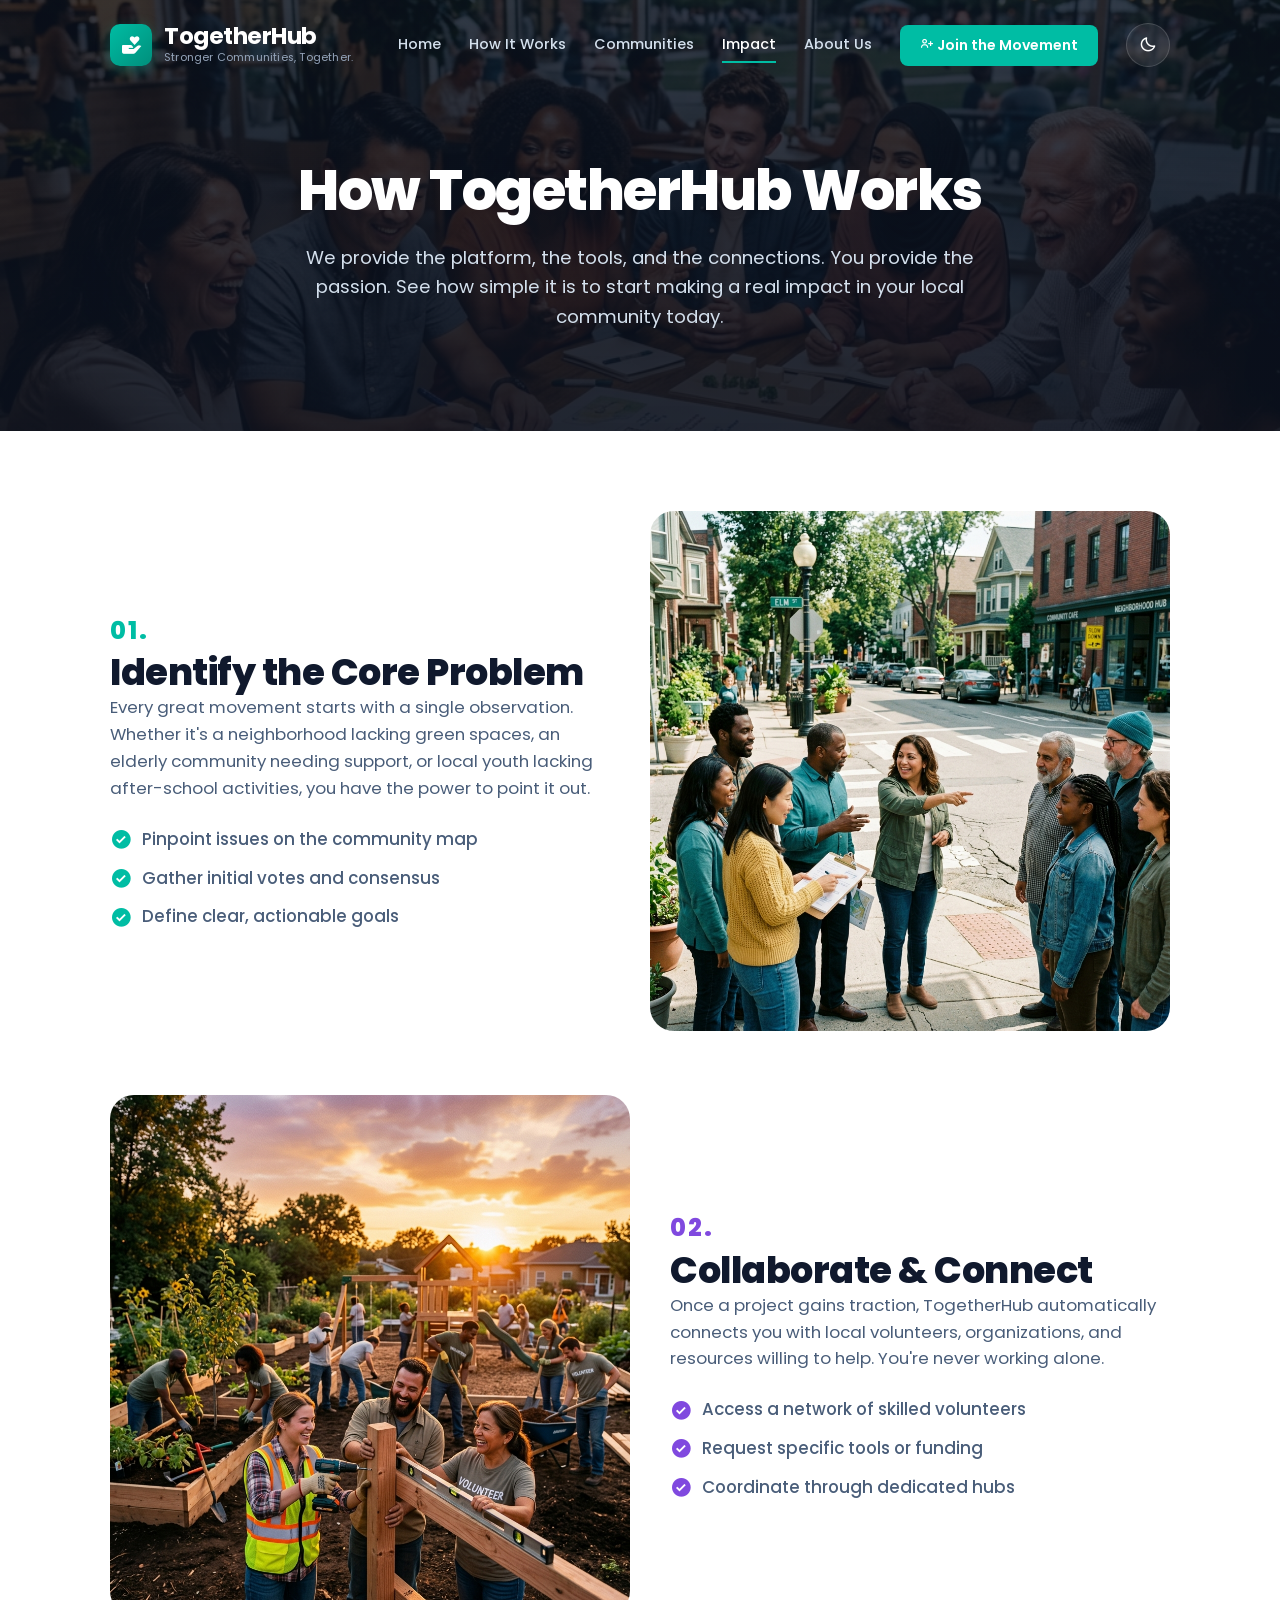
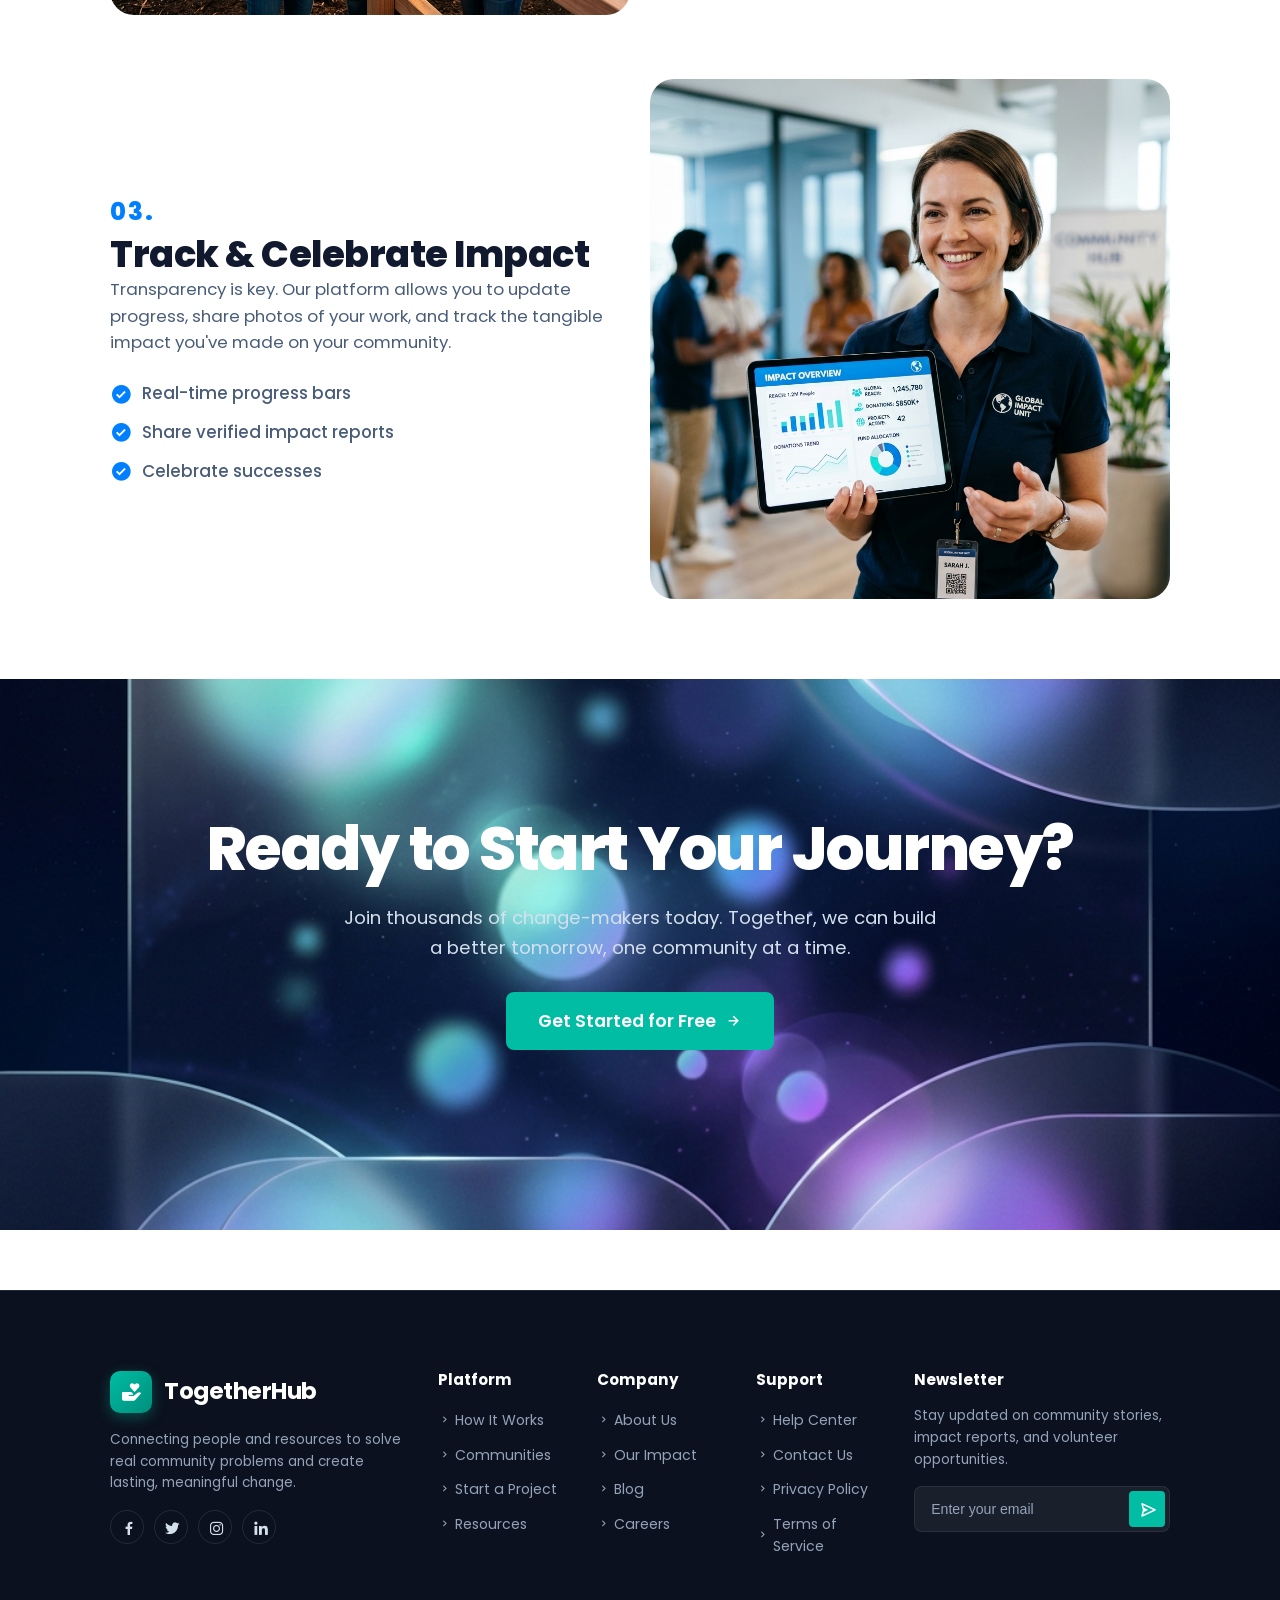
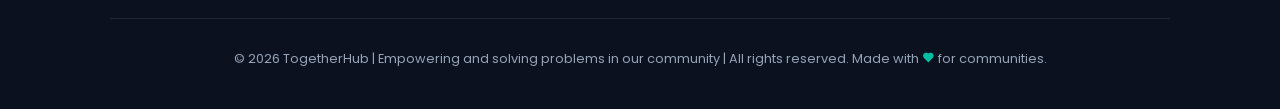
==== how-it-works.html @ 440519e4 "Worked on the website with new pages and core assets for communities, impact, and project initiative" ====
<!DOCTYPE html>
<html lang="en">

<head>
    <meta charset="UTF-8">
    <meta name="viewport" content="width=device-width, initial-scale=1.0">
    <meta name="description"
        content="See the real impact TogetherHub is making. Explore verified metrics, success stories, and measurable community transformations across the globe.">
    <title>Impact | TogetherHub</title>
    <link rel="apple-touch-icon" sizes="180x180" href="favicon/apple-touch-icon.png">
    <link rel="icon" type="image/png" sizes="32x32" href="favicon/favicon-32x32.png">
    <link rel="icon" type="image/png" sizes="16x16" href="favicon/favicon-16x16.png">
    <link rel="manifest" href="favicon/site.webmanifest">
    <link href='https://unpkg.com/boxicons@2.1.4/css/boxicons.min.css' rel='stylesheet'>
    <link rel="stylesheet" href="https://cdnjs.cloudflare.com/ajax/libs/font-awesome/6.5.0/css/all.min.css">
    <link rel="stylesheet" href="style.css">
</head>

<body>

    <!-- DYNAMIC STICKY NAVIGATION HEADER -->
    <header>
        <div class="container flex-between">
            <a href="index.html" class="logo-link" id="logo-anchor">
                <div class="logo-icon-box">
                    <i class='bx bxs-donate-heart'></i>
                </div>
                <div class="logo-text-wrapper">
                    <span class="logo-title">TogetherHub</span>
                    <span class="logo-subtitle">Stronger Communities, Together.</span>
                </div>
            </a>

            <nav class="nav-menu" id="navigation-bar">
                <a href="index.html" class="nav-link">Home</a>
                <a href="how-it-works.html" class="nav-link">How It Works</a>
                <a href="communities.html" class="nav-link">Communities</a>
                <a href="impact.html" class="nav-link active">Impact</a>
                <a href="about.html" class="nav-link">About Us</a>
                <button class="btn-header" data-modal-target="modal-join">
                    <i class='bx bx-user-plus'></i> Join the Movement
                </button>
                <button class="theme-toggle-btn" type="button" aria-label="Toggle theme">
                    <i class='bx bx-moon'></i>
                </button>
            </nav>

            <div class="menu-toggle" id="mobile-menu-trigger">
                <span></span><span></span><span></span>
            </div>
        </div>
    </header>

    <!-- HOW IT WORKS HERO -->
    <section class="page-hero" style="background-image: linear-gradient(rgba(11, 17, 30, 0.8), rgba(11, 17, 30, 0.9)), url('assets/how_it_works_hero.png');">
        <div class="container text-center">
            <h1 class="hero-title" style="font-size: 3.5rem;">How TogetherHub Works</h1>
            <p class="hero-description" style="max-width: 700px; margin: 20px auto 0;">
                We provide the platform, the tools, and the connections. You provide the passion. See how simple it is to start making a real impact in your local community today.
            </p>
        </div>
    </section>

    <!-- DETAILED STEPS SECTION -->
    <section class="detailed-steps-section py-large">
        <div class="container">
            
            <!-- Step 1 -->
            <div class="step-row flex-between">
                <div class="step-content">
                    <span class="step-number" style="color: var(--primary-teal); font-weight: 800; font-size: 1.5rem; letter-spacing: 2px;">01.</span>
                    <h2 class="section-title">Identify the Core Problem</h2>
                    <p class="section-subtitle">
                        Every great movement starts with a single observation. Whether it's a neighborhood lacking green spaces, an elderly community needing support, or local youth lacking after-school activities, you have the power to point it out.
                    </p>
                    <ul class="feature-list mt-3">
                        <li><i class='bx bxs-check-circle' style="color: var(--primary-teal);"></i> Pinpoint issues on the community map</li>
                        <li><i class='bx bxs-check-circle' style="color: var(--primary-teal);"></i> Gather initial votes and consensus</li>
                        <li><i class='bx bxs-check-circle' style="color: var(--primary-teal);"></i> Define clear, actionable goals</li>
                    </ul>
                </div>
                <div class="step-image-wrapper">
                    <img src="assets/step_1_identify.png" alt="Community identifying problems" class="rounded-image shadow-lg">
                </div>
            </div>

            <!-- Step 2 -->
            <div class="step-row flex-between row-reverse mt-5">
                <div class="step-content">
                    <span class="step-number" style="color: var(--accent-purple); font-weight: 800; font-size: 1.5rem; letter-spacing: 2px;">02.</span>
                    <h2 class="section-title">Collaborate & Connect</h2>
                    <p class="section-subtitle">
                        Once a project gains traction, TogetherHub automatically connects you with local volunteers, organizations, and resources willing to help. You're never working alone.
                    </p>
                    <ul class="feature-list mt-3">
                        <li><i class='bx bxs-check-circle' style="color: var(--accent-purple);"></i> Access a network of skilled volunteers</li>
                        <li><i class='bx bxs-check-circle' style="color: var(--accent-purple);"></i> Request specific tools or funding</li>
                        <li><i class='bx bxs-check-circle' style="color: var(--accent-purple);"></i> Coordinate through dedicated hubs</li>
                    </ul>
                </div>
                <div class="step-image-wrapper">
                    <img src="assets/step_2_collaborate.png" alt="Volunteers collaborating" class="rounded-image shadow-lg">
                </div>
            </div>

            <!-- Step 3 -->
            <div class="step-row flex-between mt-5">
                <div class="step-content">
                    <span class="step-number" style="color: var(--accent-blue); font-weight: 800; font-size: 1.5rem; letter-spacing: 2px;">03.</span>
                    <h2 class="section-title">Track & Celebrate Impact</h2>
                    <p class="section-subtitle">
                        Transparency is key. Our platform allows you to update progress, share photos of your work, and track the tangible impact you've made on your community.
                    </p>
                    <ul class="feature-list mt-3">
                        <li><i class='bx bxs-check-circle' style="color: var(--accent-blue);"></i> Real-time progress bars</li>
                        <li><i class='bx bxs-check-circle' style="color: var(--accent-blue);"></i> Share verified impact reports</li>
                        <li><i class='bx bxs-check-circle' style="color: var(--accent-blue);"></i> Celebrate successes</li>
                    </ul>
                </div>
                <div class="step-image-wrapper">
                    <img src="assets/step_3_track.png" alt="Tracking impact on tablet" class="rounded-image shadow-lg">
                </div>
            </div>

        </div>
    </section>

    <!-- CALL TO ACTION -->
    <section class="cta-banner-section" style="background-image: url('assets/banner_background.png'); background-size: cover; background-position: center; margin-bottom: 60px;">
        <div class="container text-center py-large">
            <h2 class="hero-title" style="margin-bottom: 20px;">Ready to Start Your Journey?</h2>
            <p class="hero-description" style="max-width: 600px; margin: 0 auto 30px;">
                Join thousands of change-makers today. Together, we can build a better tomorrow, one community at a time.
            </p>
            <button class="btn btn-primary" data-modal-target="modal-join" style="padding: 16px 32px; font-size: 1.1rem;">
                Get Started for Free <i class='bx bx-right-arrow-alt'></i>
            </button>
        </div>
    </section>

    <!-- MODAL: JOIN THE MOVEMENT -->
    <div class="modal-overlay" id="modal-join">
        <div class="modal-content">
            <button class="modal-close" aria-label="Close modal">&times;</button>
            <div class="modal-icon-header">
                <i class='bx bxs-donate-heart'></i>
            </div>
            <h3 class="modal-title">Join TogetherHub Today</h3>
            <p class="modal-desc">
                Create your local profile in under two minutes. Connect with your community and
                join ongoing projects making a real difference.
            </p>
            <form class="validated-form" data-form-type="Profile Signup">
                <div class="form-group">
                    <label class="form-label" for="join-name"><i class='bx bx-user'></i> Full Name</label>
                    <input type="text" id="join-name" class="form-input" placeholder="Jane Doe" required>
                </div>
                <div class="form-group">
                    <label class="form-label" for="join-email"><i class='bx bx-envelope'></i> Email Address</label>
                    <input type="email" id="join-email" class="form-input" placeholder="jane@example.com" required>
                </div>
                <div class="form-group">
                    <label class="form-label" for="join-location"><i class='bx bx-map-pin'></i> Zip / Postal
                        Code</label>
                    <input type="text" id="join-location" class="form-input" placeholder="10001" required>
                </div>
                <button type="submit" class="btn btn-primary btn-form-submit">
                    <i class='bx bx-rocket'></i> Register and Get Started
                </button>
            </form>
        </div>
    </div>
    <!-- FOOTER-->
    <footer>
        <div class="container">
            <div class="footer-top">

                <!-- Column 1: Brand -->
                <div class="footer-brand-col">
                    <a href="index.html" class="logo-link">
                        <div class="logo-icon-box">
                            <i class='bx bxs-donate-heart'></i>
                        </div>
                        <div class="logo-text-wrapper">
                            <span class="logo-title" style="color: var(--text-light);">TogetherHub</span>
                        </div>
                    </a>
                    <p class="footer-brand-desc">
                        Connecting people and resources to solve real community problems
                        and create lasting, meaningful change.
                    </p>
                    <div class="footer-socials">
                        <a href="#" class="footer-social-btn flex-center" aria-label="Facebook"><i
                                class='bx bxl-facebook'></i></a>
                        <a href="#" class="footer-social-btn flex-center" aria-label="Twitter"><i
                                class='bx bxl-twitter'></i></a>
                        <a href="#" class="footer-social-btn flex-center" aria-label="Instagram"><i
                                class='bx bxl-instagram'></i></a>
                        <a href="#" class="footer-social-btn flex-center" aria-label="LinkedIn"><i
                                class='bx bxl-linkedin'></i></a>
                    </div>
                </div>

                <!-- Column 2: Platform -->
                <div class="footer-links-col">
                    <h4 class="footer-col-title">Platform</h4>
                    <ul class="footer-links-list">
                        <li><a href="how-it-works.html" class="footer-link"><i class='bx bx-chevron-right'></i> How It
                                Works</a></li>
                        <li><a href="communities.html" class="footer-link"><i class='bx bx-chevron-right'></i>
                                Communities</a></li>
                        <li><a href="communities.html" class="footer-link"><i class='bx bx-chevron-right'></i> Start a
                                Project</a></li>
                        <li><a href="#" class="footer-link"><i class='bx bx-chevron-right'></i> Resources</a></li>
                    </ul>
                </div>

                <!-- Column 3: Company -->
                <div class="footer-links-col">
                    <h4 class="footer-col-title">Company</h4>
                    <ul class="footer-links-list">
                        <li><a href="about-us.html" class="footer-link"><i class='bx bx-chevron-right'></i> About Us</a>
                        </li>
                        <li><a href="impact.html" class="footer-link"><i class='bx bx-chevron-right'></i> Our Impact</a>
                        </li>
                        <li><a href="#" class="footer-link"><i class='bx bx-chevron-right'></i> Blog</a></li>
                        <li><a href="#" class="footer-link"><i class='bx bx-chevron-right'></i> Careers</a></li>
                    </ul>
                </div>

                <!-- Column 4: Support -->
                <div class="footer-links-col">
                    <h4 class="footer-col-title">Support</h4>
                    <ul class="footer-links-list">
                        <li><a href="#" class="footer-link"><i class='bx bx-chevron-right'></i> Help Center</a></li>
                        <li><a href="#" class="footer-link"><i class='bx bx-chevron-right'></i> Contact Us</a></li>
                        <li><a href="#" class="footer-link"><i class='bx bx-chevron-right'></i> Privacy Policy</a></li>
                        <li><a href="#" class="footer-link"><i class='bx bx-chevron-right'></i> Terms of Service</a>
                        </li>
                    </ul>
                </div>

                <!-- Column 5: Newsletter -->
                <div class="footer-news-col">
                    <h4 class="footer-col-title" style="cursor:default;">Newsletter</h4>
                    <p class="footer-news-desc">
                        Stay updated on community stories, impact reports, and volunteer opportunities.
                    </p>
                    <form class="footer-news-form">
                        <input type="email" class="footer-news-input" placeholder="Enter your email" required
                            aria-label="Email address">
                        <button type="submit" class="footer-news-btn flex-center">
                            <i class='bx bx-send'></i>
                        </button>
                    </form>
                </div>

            </div>

            <div class="footer-bottom">
                <span>
                    &copy; 2026 TogetherHub | Empowering and solving problems in our community | All rights reserved.
                    Made with <i class='bx bxs-heart' style="color: var(--primary-teal);"></i> for communities.
                </span>
            </div>
        </div>
    </footer>
</body>
</html>
---- style.css ----
/* --- GOOGLE FONTS IMPORT --- */
@import url('https://fonts.googleapis.com/css2?family=Poppins:wght@300;400;500;600;700;800&display=swap');

/* --- CUSTOM PROPERTIES & CORE DESIGN SYSTEM --- */
:root {
  /* Color Palette - Exactly matching the uploaded mockup */
  --primary-teal: hsl(172, 100%, 37%);       /* Mockup Teal */
  --primary-teal-hover: hsl(172, 100%, 32%); /* Darker teal for active/hover */
  --primary-teal-light: hsl(172, 100%, 96%); /* Light teal background for Card 01 */
  
  --accent-purple: hsl(262, 70%, 58%);       /* Mockup Purple for Card 02 */
  --accent-purple-light: hsl(262, 100%, 97%);/* Light purple background */
  
  --accent-blue: hsl(210, 100%, 50%);        /* Mockup Blue for Card 03 */
  --accent-blue-light: hsl(210, 100%, 96%);  /* Light blue background */
  
  --accent-yellow: hsl(42, 100%, 53%);       /* Mockup Yellow Star */
  --accent-yellow-light: hsl(42, 100%, 96%); /* Light yellow background */

  --dark-bg: hsl(222, 47%, 8%);              /* Dark background matching header/hero/footer */
  --dark-banner: hsl(222, 47%, 12%);          /* Mockup dark blue stats/CTA banner */
  --dark-border: hsl(222, 30%, 18%);          /* Subtle dark dividers */
  
  --light-bg: hsl(0, 0%, 100%);               /* White body background */
  --light-bg-alt: hsl(210, 40%, 98%);         /* Very light grey-blue */
  
  --text-dark: hsl(222, 47%, 12%);            /* Bold headline text */
  --text-dark-secondary: hsl(215, 25%, 38%);  /* Muted descriptions */
  --text-dark-muted: hsl(215, 16%, 57%);      /* Placeholder texts */
  
  --text-light: hsl(0, 0%, 100%);             /* Light texts */
  --text-light-secondary: hsl(210, 40%, 88%); /* Subheadings in dark boxes */
  --text-light-muted: hsl(215, 20%, 65%);     /* Muted header taglines */
  
  /* Typography Scale — Poppins for all text */
  --font-family-title: 'Poppins', system-ui, sans-serif;
  --font-family-body: 'Poppins', system-ui, sans-serif;
  
  /* Component Defaults */
  --border-radius-sm: 8px;
  --border-radius-md: 16px;
  --border-radius-lg: 24px;
  --border-radius-full: 9999px;
  
  --transition-fast: 0.2s cubic-bezier(0.4, 0, 0.2, 1);
  --transition-normal: 0.3s cubic-bezier(0.4, 0, 0.2, 1);
  --transition-slow: 0.6s cubic-bezier(0.4, 0, 0.2, 1);
  
  --shadow-sm: 0 2px 8px rgba(0, 0, 0, 0.05);
  --shadow-md: 0 8px 30px rgba(0, 0, 0, 0.08);
  --shadow-lg: 0 12px 40px rgba(0, 0, 0, 0.15);
  --shadow-teal: 0 0 20px rgba(0, 184, 165, 0.3);
  
  --header-height: 90px;
  --max-width-content: 1100px;
}

/* --- RESET & BASIC LAYOUT --- */
*, *::before, *::after {
  box-sizing: border-box;
  margin: 0;
  padding: 0;
}

html {
  scroll-behavior: smooth;
  font-size: 16px;
}

body {
  font-family: var(--font-family-body);
  background-color: var(--light-bg);
  color: var(--text-dark);
  line-height: 1.6;
  -webkit-font-smoothing: antialiased;
  transition: background-color 0.35s ease, color 0.35s ease;
}

body.light-mode,
body.dark-mode {
  transition: background-color 0.35s ease, color 0.35s ease;
}

.theme-toggle-btn {
  display: inline-flex;
  align-items: center;
  justify-content: center;
  width: 44px;
  height: 44px;
  border-radius: var(--border-radius-full);
  border: 1px solid rgba(255, 255, 255, 0.15);
  background-color: rgba(255, 255, 255, 0.08);
  color: var(--text-light);
  transition: background-color 0.35s ease, border-color 0.35s ease, color 0.35s ease, transform 0.35s ease;
}

.theme-toggle-btn:hover {
  transform: translateY(-1px);
  background-color: rgba(255, 255, 255, 0.16);
}

.theme-toggle-btn:focus {
  outline: 2px solid var(--primary-teal);
  outline-offset: 2px;
}

.theme-toggle-btn i {
  font-size: 1.1rem;
  transition: transform 0.35s ease;
}

.theme-toggle-btn.active i {
  transform: rotate(360deg);
}

body.light-mode {
  --dark-bg: hsl(222, 47%, 8%);
  --dark-banner: hsl(222, 47%, 12%);
  --light-bg: hsl(0, 0%, 100%);
  --light-bg-alt: hsl(210, 40%, 98%);
  --text-dark: hsl(222, 47%, 12%);
  --text-dark-secondary: hsl(215, 25%, 38%);
  --text-dark-muted: hsl(215, 16%, 57%);
  --text-light: hsl(0, 0%, 100%);
  --text-light-secondary: hsl(210, 40%, 88%);
  --text-light-muted: hsl(215, 20%, 65%);
}

body.dark-mode {
  --dark-bg: hsl(224, 22%, 14%);
  --dark-banner: hsl(224, 20%, 18%);
  --light-bg: hsl(223, 22%, 10%);
  --light-bg-alt: hsl(224, 24%, 14%);
  --text-dark: hsl(0, 0%, 97%);
  --text-dark-secondary: hsl(210, 40%, 80%);
  --text-dark-muted: hsl(210, 40%, 68%);
  --text-light: hsl(0, 0%, 100%);
  --text-light-secondary: hsl(210, 40%, 88%);
  --text-light-muted: hsl(210, 40%, 73%);
}

h1, h2, h3, h4, h5, h6 {
  font-family: var(--font-family-title);
  color: var(--text-dark);
  font-weight: 700;
  line-height: 1.2;
}

a {
  text-decoration: none;
  color: inherit;
  transition: var(--transition-fast);
}

ul {
  list-style: none;
}

img {
  max-width: 100%;
  height: auto;
  display: block;
}

button {
  cursor: pointer;
  font-family: inherit;
  border: none;
  background: none;
  outline: none;
}

/* --- LAYOUT UTILITIES (Flexbox Center) --- */
.container {
  width: 100%;
  max-width: var(--max-width-content);
  margin-left: auto;
  margin-right: auto;
  padding-left: 20px;
  padding-right: 20px;
}

.flex-row {
  display: flex;
  flex-direction: row;
}

.flex-column {
  display: flex;
  flex-direction: column;
}

.flex-wrap {
  flex-wrap: wrap;
}

.flex-center {
  display: flex;
  justify-content: center;
  align-items: center;
}

.flex-between {
  display: flex;
  justify-content: space-between;
  align-items: center;
}

.flex-align-center {
  display: flex;
  align-items: center;
}

/* --- STICKY NAV SYSTEM --- */
header {
  position: absolute;
  top: 0;
  left: 0;
  width: 100%;
  height: var(--header-height);
  z-index: 1000;
  transition: var(--transition-normal);
  background: transparent;
}

header.sticky {
  position: fixed;
  background: hsla(222, 47%, 8%, 0.95);
  backdrop-filter: blur(12px);
  box-shadow: 0 4px 30px rgba(0, 0, 0, 0.15);
  height: 80px;
  border-bottom: 1px solid var(--dark-border);
}

header .container {
  height: 100%;
}

.logo-link {
  display: flex;
  align-items: center;
  gap: 12px;
}

/* Icon-box logo — boxicon inside a teal pill */
.logo-icon-box {
  width: 42px;
  height: 42px;
  background: linear-gradient(135deg, var(--primary-teal), hsl(172, 100%, 28%));
  border-radius: 10px;
  display: flex;
  align-items: center;
  justify-content: center;
  color: var(--text-light);
  font-size: 1.45rem;
  flex-shrink: 0;
  transition: var(--transition-normal);
  box-shadow: 0 4px 14px hsla(172, 100%, 37%, 0.35);
}

.logo-link:hover .logo-icon-box {
  transform: rotate(-8deg) scale(1.08);
  box-shadow: 0 6px 20px hsla(172, 100%, 37%, 0.5);
}

.logo-text-wrapper {
  display: flex;
  flex-direction: column;
}

.logo-title {
  font-family: var(--font-family-title);
  font-size: 1.45rem;
  font-weight: 700;
  color: var(--text-light);
  line-height: 1.1;
  letter-spacing: -0.5px;
}

.logo-subtitle {
  font-size: 0.68rem;
  color: var(--text-light-muted);
  font-weight: 400;
  letter-spacing: 0.2px;
}

.nav-menu {
  display: flex;
  align-items: center;
  gap: 28px;
}

.nav-link {
  font-size: 0.9rem;
  font-weight: 500;
  color: var(--text-light-secondary);
  padding: 6px 0;
  position: relative;
}

.nav-link:hover {
  color: var(--text-light);
}

/* Horizontal line under active navigation node */
.nav-link::after {
  content: '';
  position: absolute;
  bottom: 0;
  left: 50%;
  width: 0;
  height: 2px;
  background-color: var(--primary-teal);
  transition: var(--transition-normal);
  transform: translateX(-50%);
}

.nav-link.active {
  color: var(--text-light);
}

.nav-link.active::after {
  width: 100%;
}

.nav-link:hover::after {
  width: 100%;
}

/* Action button header */
.btn-header {
  padding: 10px 20px;
  border-radius: var(--border-radius-sm);
  background-color: var(--primary-teal);
  color: var(--text-light);
  font-weight: 600;
  font-size: 0.88rem;
  transition: var(--transition-normal);
}

.btn-header:hover {
  background-color: var(--primary-teal-hover);
  transform: translateY(-1px);
  box-shadow: var(--shadow-teal);
}

/* Menu Toggle Icon Mobile */
.menu-toggle {
  display: none;
  flex-direction: column;
  justify-content: space-between;
  width: 26px;
  height: 18px;
  cursor: pointer;
  z-index: 1100;
}

.menu-toggle span {
  display: block;
  height: 2.5px;
  width: 100%;
  background-color: var(--text-light);
  border-radius: var(--border-radius-full);
  transition: var(--transition-normal);
}

/* --- BUTTON COMPONENTS --- */
.btn {
  display: inline-flex;
  align-items: center;
  justify-content: center;
  gap: 8px;
  padding: 12px 24px;
  border-radius: var(--border-radius-sm);
  font-weight: 600;
  font-size: 0.95rem;
  transition: var(--transition-normal);
  position: relative;
}

.btn-primary {
  background-color: var(--primary-teal);
  color: var(--text-light);
}

.btn-primary:hover {
  background-color: var(--primary-teal-hover);
  transform: translateY(-2px);
  box-shadow: var(--shadow-teal);
}

.btn-primary svg {
  transition: var(--transition-fast);
}

.btn-primary:hover svg {
  transform: translateX(3px);
}

.btn-secondary {
  border: 1px solid rgba(255, 255, 255, 0.3);
  color: var(--text-light);
  background-color: rgba(255, 255, 255, 0.05);
  backdrop-filter: blur(4px);
}

.btn-secondary:hover {
  background-color: var(--text-light);
  color: var(--dark-bg);
  border-color: var(--text-light);
  transform: translateY(-2px);
}

.btn-secondary svg {
  transition: var(--transition-fast);
}

.btn-secondary:hover svg {
  transform: scale(1.1);
}

.btn-outline-teal {
  border: 2px solid var(--primary-teal);
  color: var(--primary-teal);
  background-color: transparent;
  font-weight: 600;
}

.btn-outline-teal:hover {
  background-color: var(--primary-teal);
  color: var(--text-light);
  transform: translateY(-2px);
  box-shadow: var(--shadow-teal);
}

/* --- THE HERO AREA --- */
.hero {
  position: relative;
  background-color: var(--dark-bg);
  background-image: linear-gradient(
      180deg,
      rgba(11, 17, 30, 0.82) 0%,
      rgba(11, 17, 30, 0.76) 50%,
      rgba(11, 17, 30, 0.96) 100%
    ),
    url('assets/hero_background.png');
  background-size: cover;
  background-position: center 25%;
  background-repeat: no-repeat;
  min-height: 100vh;
  padding-top: calc(var(--header-height) + 80px);
  padding-bottom: 120px;
  color: var(--text-light);
  display: flex;
  align-items: center;
  overflow: hidden;
}

.hero-content {
  max-width: 620px;
  position: relative;
  z-index: 10;
  display: flex;
  flex-direction: column;
  gap: 20px;
}

.hero-badge {
  display: inline-flex;
  align-items: center;
  gap: 8px;
  font-size: 0.8rem;
  font-weight: 700;
  letter-spacing: 1.5px;
  color: var(--primary-teal);
  text-transform: uppercase;
}

.hero-title {
  font-size: 3.8rem;
  font-weight: 800;
  color: var(--text-light);
  line-height: 1.12;
  letter-spacing: -1.5px;
}

.hero-description {
  font-size: 1.15rem;
  color: var(--text-light-secondary);
  line-height: 1.6;
  font-weight: 400;
}

.hero-cta {
  display: flex;
  gap: 16px;
  margin-top: 10px;
}

/* Smooth organic curved cutout matching reference mockup */
.hero-curve-container {
  position: absolute;
  bottom: -2px;
  left: 0;
  width: 100%;
  line-height: 0;
  z-index: 20;
}

.hero-curve-svg {
  width: 100%;
  height: 80px;
  fill: var(--light-bg);
}

/* --- "SIMPLE STEPS" CARD SECTION --- */
.card-section {
  padding: 90px 0;
  background-color: var(--light-bg);
}

.section-header {
  text-align: center;
  margin-bottom: 50px;
  max-width: 600px;
  margin-left: auto;
  margin-right: auto;
  display: flex;
  flex-direction: column;
  gap: 8px;
}

.section-tagline {
  color: var(--primary-teal);
  font-size: 0.85rem;
  font-weight: 700;
  text-transform: uppercase;
  letter-spacing: 1.5px;
  
}

.section-title {
  font-size: 2.3rem;
  font-weight: 800;
  color: var(--text-dark);
  letter-spacing: -0.5px;
}

.section-subtitle {
  color: var(--text-dark-secondary);
  font-size: 1.05rem;
  font-weight: 400;
}

/* The horizontal Flexbox grid */
.card-grid {
  display: flex;
  flex-direction: row;
  justify-content: space-between;
  gap: 28px;
  width: 100%;
}

/* Three Spec Cards */
.card-item {
  display: flex;
  flex-direction: column;
  background-color: var(--light-bg);
  border: 1px solid hsl(210, 40%, 94%);
  border-radius: var(--border-radius-md);
  padding: 30px;
  flex: 1 1 30%;
  transition: all var(--transition-normal);
  box-shadow: var(--shadow-sm);
  position: relative;
}

.card-item:hover {
  transform: translateY(-6px);
  box-shadow: var(--shadow-md);
}

/* Pill badge inside cards */
.card-badge-num {
  position: absolute;
  top: 24px;
  left: 24px;
  font-size: 0.78rem;
  font-weight: 700;
  padding: 3px 10px;
  border-radius: var(--border-radius-full);
}

/* Icon box matching mock color schemes */
.card-icon-box {
  width: 54px;
  height: 54px;
  border-radius: var(--border-radius-sm);
  margin-bottom: 20px;
  margin-top: 15px;
  transition: var(--transition-normal);
}

/* Support both SVG and bx icon in card boxes */
.card-icon-box i,
.card-icon-box svg {
  font-size: 1.7rem;
  width: 26px;
  height: 26px;
}

.card-title {
  font-size: 1.3rem;
  font-weight: 700;
  color: var(--text-dark);
  margin-bottom: 8px;
}

.card-desc {
  color: var(--text-dark-secondary);
  font-size: 0.95rem;
  line-height: 1.55;
}

/* Individual card badges styling */
.card-item.step-1 .card-badge-num {
  background-color: var(--primary-teal-light);
  color: var(--primary-teal);
}
.card-item.step-1 .card-icon-box {
  background-color: var(--primary-teal-light);
  color: var(--primary-teal);
}

.card-item.step-2 .card-badge-num {
  background-color: var(--accent-purple-light);
  color: var(--accent-purple);
}
.card-item.step-2 .card-icon-box {
  background-color: var(--accent-purple-light);
  color: var(--accent-purple);
}

.card-item.step-3 .card-badge-num {
  background-color: var(--accent-blue-light);
  color: var(--accent-blue);
}
.card-item.step-3 .card-icon-box {
  background-color: var(--accent-blue-light);
  color: var(--accent-blue);
}

/* --- THE REAL IMPACT STATS BANNER --- */
.stats-banner-section {
  padding: 40px 0 60px;
  background-color: transparent;
}

.stats-banner-box {
  background-color: var(--dark-banner);
  background-image: linear-gradient(rgba(11, 17, 30, 0.8), rgba(11, 17, 30, 0.9)), url('assets/banner_background.png');
  background-size: cover;
  background-position: center;
  border-radius: var(--border-radius-lg);
  padding: 45px 35px;
  color: var(--text-light);
  display: flex;
  flex-direction: column;
  align-items: stretch;
  box-shadow: var(--shadow-lg);
  border: 1px solid rgba(255, 255, 255, 0.08);
  max-width: 1120px;
  margin: 0 auto;
}

.stats-banner-title {
  font-family: var(--font-family-title);
  font-size: 2.1rem;
  font-weight: 800;
  margin-bottom: 32px;
  letter-spacing: -0.5px;
  color: var(--text-light);
  text-align: center;
}

.stats-banner-grid {
  display: flex;
  flex-direction: row;
  justify-content: space-between;
  gap: 18px;
  width: 100%;
  flex-wrap: wrap;
}

.stats-banner-item {
  display: flex;
  align-items: center;
  gap: 18px;
  flex: 1 1 230px;
  min-width: 230px;
  background-color: rgba(255, 255, 255, 0.06);
  border: 1px solid rgba(255, 255, 255, 0.08);
  border-radius: var(--border-radius-md);
  padding: 24px 20px;
  min-height: 120px;
  align-items: center;
}

/* Support both SVG and bx icon in stats icons */
.stats-banner-icon i,
.stats-banner-icon svg {
  font-size: 1.4rem;
  width: 24px;
  height: 24px;
}

.stats-banner-text {
  display: flex;
  flex-direction: column;
  gap: 6px;
  min-width: 0;
}

.stats-banner-number,
.stats-number {
  font-family: var(--font-family-title);
  font-size: 1.9rem;
  font-weight: 800;
  line-height: 1.05;
  color: var(--text-light);
}

.stats-banner-label,
.stats-label {
  font-size: 0.95rem;
  color: var(--text-light-secondary);
  font-weight: 500;
  line-height: 1.4;
}

/* Custom icon themes in stats banner */
.stats-banner-item.volunteers .stats-banner-icon {
  color: var(--primary-teal);
  background-color: hsla(172, 100%, 37%, 0.14);
}
.stats-banner-item.projects .stats-banner-icon {
  color: var(--accent-purple);
  background-color: hsla(262, 70%, 58%, 0.14);
}
.stats-banner-item.impacted .stats-banner-icon {
  color: hsl(120, 70%, 45%);
  background-color: hsla(120, 70%, 45%, 0.14);
}
.stats-banner-item.completed .stats-banner-icon {
  color: var(--accent-yellow);
  background-color: hsla(42, 100%, 53%, 0.14);
}

/* --- VOICES FROM OUR COMMUNITY (Testimonial Cards) --- */
.testimonials-section {
  padding: 80px 0;
  background-color: var(--light-bg);
}

.testimonial-grid {
  display: flex;
  flex-direction: row;
  justify-content: center;
  gap: 28px;
  width: 100%;
  margin-bottom: 30px;
}

.testimonial-card-item {
  display: flex;
  flex-direction: column;
  background-color: var(--light-bg);
  border: 1px solid hsl(210, 40%, 94%);
  border-radius: var(--border-radius-md);
  padding: 30px;
  flex: 1 1 45%;
  max-width: 520px;
  box-shadow: var(--shadow-sm);
  position: relative;
  transition: all var(--transition-normal);
}

.testimonial-card-item:hover {
  transform: translateY(-4px);
  box-shadow: var(--shadow-md);
}

/* Testimonial quote icon */
.testimonial-quote-icon {
  font-size: 2.4rem;
  margin-bottom: 16px;
  color: var(--primary-teal);
  opacity: 0.45;
  display: block;
  line-height: 1;
  width: auto;
  height: auto;
}
.testimonial-quote-icon.purple-quote {
  color: var(--accent-purple);
}

.testimonial-quote-text {
  font-size: 1.05rem;
  color: var(--text-dark);
  line-height: 1.6;
  margin-bottom: 24px;
  font-weight: 500;
  flex-grow: 1;
}

.testimonial-author-box {
  display: flex;
  align-items: center;
  gap: 12px;
}

/* Testimonial avatar — initials-based circle */
.testimonial-avatar-img {
  width: 52px;
  height: 52px;
  border-radius: var(--border-radius-full);
  display: flex;
  align-items: center;
  justify-content: center;
  font-weight: 700;
  font-size: 0.88rem;
  letter-spacing: 0.5px;
  flex-shrink: 0;
  font-family: var(--font-family-title);
}
.avatar-teal {
  background-color: var(--primary-teal-light);
  color: var(--primary-teal);
  border: 2.5px solid var(--primary-teal);
}
.avatar-purple {
  background-color: var(--accent-purple-light);
  color: var(--accent-purple);
  border: 2.5px solid var(--accent-purple);
}
.avatar-blue {
  background-color: var(--accent-blue-light);
  color: var(--accent-blue);
  border: 2.5px solid var(--accent-blue);
}

.testimonial-author-info {
  display: flex;
  flex-direction: column;
}

.testimonial-author-name {
  font-size: 0.98rem;
  font-weight: 700;
  color: var(--text-dark);
  line-height: 1.2;
}

.testimonial-author-role {
  font-size: 0.82rem;
  color: var(--text-dark-secondary);
  margin-bottom: 4px;
}

.testimonial-stars {
  display: flex;
  gap: 2px;
  margin-top: 3px;
}

/* Works for both SVG and bx star icons */
.testimonial-stars i,
.testimonial-stars svg {
  font-size: 0.9rem;
  width: 14px;
  height: 14px;
  color: var(--accent-yellow);
}
.testimonial-stars.purple-stars i {
  color: var(--accent-purple);
}

/* Dots Carousel Navigation */
.testimonial-dots {
  display: flex;
  justify-content: center;
  gap: 8px;
}

.testimonial-dot {
  width: 8px;
  height: 8px;
  border-radius: var(--border-radius-full);
  background-color: hsl(210, 16%, 80%);
  cursor: pointer;
  transition: var(--transition-normal);
}

.testimonial-dot.active {
  background-color: var(--text-dark);
  width: 24px;
}

/* --- "BE THE CHANGE" CTA BANNER --- */
.cta-banner-section {
  padding: 56px 0 100px;
}

.cta-banner-box {
  background-color: var(--dark-banner);
  background-image: linear-gradient(rgba(11, 17, 30, 0.8), rgba(11, 17, 30, 0.9)), url('assets/banner_background.png');
  background-size: cover;
  background-position: center;
  border-radius: var(--border-radius-lg);
  padding: 60px 40px;
  color: var(--text-light);
  display: flex;
  flex-direction: row;
  justify-content: space-between;
  align-items: center;
  position: relative;
  overflow: hidden;
  box-shadow: var(--shadow-lg);
  gap: 24px;
}

/* Raised hands vector backdrop illustration */
.cta-banner-backdrop {
  position: absolute;
  bottom: 0;
  left: 0;
  width: 100%;
  height: 100%;
  opacity: 0.1;
  pointer-events: none;
  z-index: 1;
}

.cta-banner-content {
  max-width: 640px;
  display: flex;
  flex-direction: column;
  gap: 14px;
  position: relative;
  z-index: 5;
}

.cta-banner-title {
  font-size: 2.1rem;
  font-weight: 800;
  color: var(--text-light);
  line-height: 1.2;
}

.cta-banner-desc {
  color: var(--text-light-secondary);
  font-size: 0.98rem;
  line-height: 1.5;
}

.cta-banner-actions {
  display: flex;
  flex-direction: column;
  align-items: flex-end;
  gap: 18px;
  position: relative;
  z-index: 5;
  text-align: right;
  min-width: 280px;
}

.cta-banner-btn-wrap {
  display: flex;
  flex-direction: column;
  align-items: flex-end;
  gap: 8px;
}

.cta-banner-meta {
  font-size: 0.78rem;
  color: var(--text-light-muted);
}

/* Overlapping Avatars Cluster */
.avatar-group-wrap {
  display: flex;
  align-items: center;
  gap: 10px;
}

.avatar-group {
  display: flex;
}

/* Avatar group — initials circles overlapping */
.avatar-group-item {
  width: 34px;
  height: 34px;
  border-radius: var(--border-radius-full);
  border: 2.5px solid var(--dark-banner);
  margin-left: -9px;
  display: flex;
  align-items: center;
  justify-content: center;
  font-size: 0.72rem;
  font-weight: 700;
  color: var(--text-light);
  font-family: var(--font-family-title);
}
.avatar-group-item:first-child { margin-left: 0; }
.avatar-teal-sm  { background-color: var(--primary-teal); }
.avatar-purple-sm{ background-color: var(--accent-purple); }
.avatar-blue-sm  { background-color: var(--accent-blue); }
.avatar-yellow-sm{ background-color: var(--accent-yellow); color: var(--dark-bg); }

.avatar-group-text {
  font-size: 0.82rem;
  color: var(--text-light-secondary);
  font-weight: 500;
}

/* --- FOOTER SECTION --- */
footer {
  background-color: var(--dark-bg);
  border-top: 1px solid var(--dark-border);
  color: var(--text-light-secondary);
  padding: 80px 0 40px;
  font-size: 0.88rem;
}

.footer-top {
  display: flex;
  flex-direction: row;
  justify-content: space-between;
  gap: 30px;
  margin-bottom: 60px;
}

.footer-brand-col {
  flex: 1 1 28%;
  display: flex;
  flex-direction: column;
  gap: 16px;
}

.footer-brand-desc {
  color: var(--text-light-muted);
  line-height: 1.6;
  font-size: 0.85rem;
}

.footer-socials {
  display: flex;
  gap: 10px;
}

.footer-social-btn {
  width: 34px;
  height: 34px;
  border-radius: var(--border-radius-full);
  border: 1px solid rgba(255, 255, 255, 0.1);
  color: var(--text-light-secondary);
  transition: var(--transition-normal);
}

.footer-social-btn:hover {
  background-color: var(--primary-teal);
  color: var(--text-light);
  border-color: var(--primary-teal);
  transform: translateY(-2px);
}

.footer-social-btn i,
.footer-social-btn svg {
  font-size: 1.1rem;
  width: 15px;
  height: 15px;
}

/* Standard Links Columns */
.footer-links-col {
  flex: 1 1 12%;
  display: flex;
  flex-direction: column;
  gap: 20px;
}

.footer-col-title {
  color: var(--text-light);
  font-size: 0.95rem;
  font-weight: 700;
}

.footer-links-list {
  display: flex;
  flex-direction: column;
  gap: 12px;
}

.footer-link {
  color: var(--text-light-muted);
  transition: var(--transition-fast);
}

.footer-link:hover {
  color: var(--primary-teal);
}

/* Newsletter Signup Column */
.footer-news-col {
  flex: 1 1 24%;
  display: flex;
  flex-direction: column;
  gap: 16px;
}

.footer-news-desc {
  color: var(--text-light-muted);
  font-size: 0.85rem;
}

.footer-news-form {
  display: flex;
  width: 100%;
  background-color: rgba(255, 255, 255, 0.06);
  border: 1px solid rgba(255, 255, 255, 0.08);
  border-radius: var(--border-radius-sm);
  padding: 4px;
  transition: var(--transition-normal);
}

.footer-news-form:focus-within {
  border-color: var(--primary-teal);
  box-shadow: 0 0 8px var(--primary-teal-glow);
}

.footer-news-input {
  flex-grow: 1;
  padding: 8px 12px;
  color: var(--text-light);
  font-size: 0.88rem;
  background: none;
  border: none;
  outline: none;
}

.footer-news-input::placeholder {
  color: var(--text-light-muted);
}

.footer-news-btn {
  background-color: var(--primary-teal);
  color: var(--text-light);
  width: 36px;
  height: 36px;
  border-radius: 4px;
  transition: var(--transition-normal);
}

.footer-news-btn:hover {
  background-color: var(--primary-teal-hover);
}

.footer-news-btn i,
.footer-news-btn svg {
  font-size: 1.15rem;
  width: 16px;
  height: 16px;
}

.footer-bottom {
  border-top: 1px solid var(--dark-border);
  padding-top: 30px;
  text-align: center;
  color: var(--text-light-muted);
  font-size: 0.8rem;
}

/* --- TOAST NOTIFICATIONS & MODALS --- */
.toast-container {
  position: fixed;
  bottom: 24px;
  right: 24px;
  z-index: 10000;
  display: flex;
  flex-direction: column;
  gap: 12px;
}

.toast {
  background-color: hsl(222, 40%, 12%);
  color: var(--text-light);
  padding: 14px 20px;
  border-left: 4px solid var(--primary-teal);
  border-radius: var(--border-radius-sm);
  box-shadow: var(--shadow-lg);
  display: flex;
  align-items: center;
  gap: 12px;
  min-width: 280px;
  max-width: 400px;
  transform: translateX(120%);
  animation: slideInToast 0.4s cubic-bezier(0.175, 0.885, 0.32, 1.275) forwards;
}

@keyframes slideInToast {
  to { transform: translateX(0); }
}

.toast.fade-out {
  animation: fadeOutToast 0.4s ease forwards;
}

@keyframes fadeOutToast {
  to {
    opacity: 0;
    transform: translateY(20px);
  }
}

.toast-icon {
  color: var(--primary-teal);
  flex-shrink: 0;
}

.toast-message {
  font-size: 0.88rem;
  font-weight: 500;
}

.modal-overlay {
  position: fixed;
  top: 0;
  left: 0;
  width: 100%;
  height: 100%;
  background-color: rgba(11, 17, 30, 0.82);
  backdrop-filter: blur(6px);
  z-index: 9999;
  display: flex;
  justify-content: center;
  align-items: center;
  opacity: 0;
  pointer-events: none;
  transition: opacity var(--transition-normal);
}

.modal-overlay.active {
  opacity: 1;
  pointer-events: all;
}

.modal-content {
  background-color: var(--light-bg);
  border-radius: var(--border-radius-md);
  padding: 40px;
  width: 90%;
  max-width: 500px;
  position: relative;
  box-shadow: var(--shadow-lg);
  transform: scale(0.9);
  transition: transform var(--transition-normal);
}

.modal-overlay.active .modal-content {
  transform: scale(1);
}

.modal-close {
  position: absolute;
  top: 20px;
  right: 20px;
  color: var(--text-dark-secondary);
  font-size: 1.35rem;
  width: 32px;
  height: 32px;
  border-radius: var(--border-radius-full);
  display: flex;
  justify-content: center;
  align-items: center;
  transition: var(--transition-fast);
}

.modal-close:hover {
  background-color: var(--light-bg-alt);
  color: var(--text-dark);
}

.modal-title {
  font-size: 1.6rem;
  margin-bottom: 8px;
  color: var(--text-dark);
}

.modal-desc {
  color: var(--text-dark-secondary);
  margin-bottom: 24px;
  font-size: 0.92rem;
}

.form-group {
  margin-bottom: 16px;
  display: flex;
  flex-direction: column;
  gap: 6px;
}

.form-label {
  font-weight: 600;
  font-size: 0.82rem;
  color: var(--text-dark);
}

.form-input {
  border: 1px solid hsl(210, 40%, 90%);
  background-color: var(--light-bg-alt);
  padding: 10px 14px;
  border-radius: var(--border-radius-sm);
  color: var(--text-dark);
  transition: var(--transition-normal);
}

.form-input:focus {
  border-color: var(--primary-teal);
  background-color: var(--light-bg);
  box-shadow: 0 0 8px var(--primary-teal-glow);
}

.btn-form-submit {
  width: 100%;
  margin-top: 10px;
}

/* --- FIVE-TIER RESPONSIVE LIBRARY BREAKPOINTS --- */

/* 
 
  1. MOBILE SMALL (Phones < 480px)
  =========================================
*/
@media (max-width: 480px) {
  .hero {
    min-height: 80vh;
    padding-top: calc(var(--header-height) + 30px);
    padding-bottom: 40px;
  }
  
  .hero-title {
    font-size: 1.9rem;
  }
  
  .hero-description {
    font-size: 0.95rem;
  }
  
  .hero-badge {
    font-size: 0.7rem;
  }
  
  .hero-cta {
    flex-direction: column;
    gap: 10px;
    width: 100%;
  }
  
  .hero-cta .btn {
    width: 100%;
    padding: 10px 16px;
    font-size: 0.88rem;
  }
  
  .trust-item {
    font-size: 0.75rem;
  }
  
  .cta-banner-title {
    font-size: 1.55rem;
  }
  
  .avatar-group-wrap {
    flex-direction: column;
    align-items: center;
    gap: 8px;
  }
}

/* 
  =========================================
  2. MOBILE MEDIUM/PORTRAIT (Phones/Tablets < 768px)
  =========================================
*/
@media (max-width: 768px) {
  /* Navigation Drawer */
  .menu-toggle {
    display: flex;
  }
  
  .nav-menu {
    position: fixed;
    top: 0;
    right: -100%;
    width: 80%;
    max-width: 320px;
    height: 100vh;
    background-color: rgba(24, 34, 52, 0.98);
    border-left: 1px solid rgba(255, 255, 255, 0.08);
    box-shadow: 0 18px 50px rgba(0, 0, 0, 0.45);
    flex-direction: column;
    align-items: flex-start;
    padding: 100px 32px 40px;
    gap: 24px;
    transition: var(--transition-normal);
    z-index: 99999;
    backdrop-filter: none;
    -webkit-backdrop-filter: none;
    pointer-events: auto;
  }
  
  .nav-menu.active {
    right: 0;
    z-index: 99999;
  }
  
  .nav-menu-backdrop {
    position: fixed;
    top: 0;
    left: 0;
    width: 100vw;
    height: 100vh;
    background-color: rgba(11, 17, 30, 0.65);
    backdrop-filter: none;
    -webkit-backdrop-filter: none;
    z-index: 99990;
    opacity: 0;
    pointer-events: none;
    transition: opacity var(--transition-normal);
  }
  
  .nav-menu-backdrop.active {
    opacity: 1;
    pointer-events: none;
  }
  
  .nav-link {
    font-size: 1.1rem;
    width: 100%;
    border-bottom: 1px solid rgba(255, 255, 255, 0.05);
    padding: 12px 0;
    padding-bottom: 12px;
    cursor: pointer;
    display: block;
    color: var(--text-light-secondary);
    transition: color var(--transition-normal);
  }
  
  .nav-link:hover {
    color: var(--text-light);
  }
  
  .nav-link::after {
    left: 0;
    transform: none;
    bottom: -1px;
  }
  
  .btn-header {
    width: 100%;
    text-align: center;
    margin-top: 10px;
    padding: 12px 0;
  }
  
  /* Hero section centered */
  .hero {
    min-height: 85vh;
    text-align: center;
    padding-top: calc(var(--header-height) + 40px);
    padding-bottom: 50px;
  }
  
  .hero-content {
    margin-left: auto;
    margin-right: auto;
    align-items: center;
    width: 100%;
  }
  
  .hero-title {
    font-size: 2.2rem;
    line-height: 1.15;
  }
  
  .hero-description {
    font-size: 1rem;
  }
  
  .hero-badge {
    font-size: 0.75rem;
  }
  
  .hero-trust {
    gap: 12px;
    justify-content: center;
  }
  
  /* Step Cards stack vertically */
  .card-grid {
    flex-direction: column;
    align-items: center;
    gap: 20px;
  }
  
  .card-item {
    width: 100%;
    max-width: 450px;
  }
  
  /* Stats banner stacks elements */
  .stats-banner-box {
    padding: 30px 20px;
  }
  
  .stats-banner-grid {
    flex-direction: column;
    align-items: flex-start;
    gap: 20px;
    padding-left: 20px;
  }
  
  .stats-banner-item {
    width: 100%;
  }
  
  /* Testimonials stack vertically */
  .testimonial-grid {
    flex-direction: column;
    align-items: center;
    gap: 20px;
  }
  
  .testimonial-card-item {
    width: 100%;
    max-width: 450px;
  }
  
  /* Lower CTA banner stacks vertically */
  .cta-banner-box {
    flex-direction: column;
    align-items: center;
    text-align: center;
    gap: 24px;
    padding: 36px 20px;
  }
  .cta-banner-content {
    width: 100%;
    max-width: 100%;
    padding: 0;
  }

  .cta-banner-actions {
    align-items: center;
    width: 100%;
    margin-top: 6px;
  }

  .cta-banner-btn-wrap {
    align-items: center;
    width: 100%;
  }

  .cta-banner-btn-wrap .btn {
    width: 100%;
    max-width: 420px;
    padding: 12px 18px;
  }
  
  /* Footer responsive accordion styles */
  .footer-top {
    flex-direction: column;
    gap: 30px;
  }
  
  .footer-brand-col {
    align-items: center;
    text-align: center;
  }
  
  .footer-links-col {
    width: 100%;
    border-bottom: 1px solid rgba(255, 255, 255, 0.05);
    padding-bottom: 15px;
    gap: 12px;
  }
  
  .footer-col-title {
    display: flex;
    justify-content: space-between;
    align-items: center;
    cursor: pointer;
  }
  
  .footer-col-title::after {
    content: '▼';
    font-size: 0.65rem;
    color: var(--text-light-muted);
    transition: var(--transition-normal);
  }
  
  .footer-links-col.active .footer-col-title::after {
    transform: rotate(180deg);
  }
  
  .footer-links-list {
    max-height: 0;
    overflow: hidden;
    transition: max-height 0.3s ease;
  }
  
  .footer-links-col.active .footer-links-list {
    max-height: 250px;
    margin-top: 10px;
  }
}

/* 
  =========================================
  3. TABLET LANDSCAPE (Small Laptops < 1024px)
  =========================================
*/
@media (max-width: 1024px) {
  :root {
    --max-width-content: 900px;
  }
  
  .hero-title {
    font-size: 3rem;
  }
  
  .card-grid {
    gap: 20px;
  }
  
  .stats-banner-grid {
    flex-wrap: wrap;
    justify-content: center;
    gap: 30px;
  }
  
  .stats-banner-item {
    flex: 1 1 40%;
    max-width: 45%;
  }
  
  .testimonial-grid {
    gap: 20px;
  }
}

/* 
  =========================================
  4. LARGE DESKTOP (Wide displays >= 1025px)
  =========================================
*/
@media (min-width: 1025px) {
  .menu-toggle {
    display: none;
  }
}

/* 
  =========================================
  5. ULTRA WIDESCREEN (Displays >= 1440px)
  =========================================
*/
@media (min-width: 1440px) {
  :root {
    --max-width-content: 1200px;
  }
  
  .hero-title {
    font-size: 4.2rem;
  }
  
  .hero-content {
    max-width: 680px;
  }
}

/* ================================================
   ICON UTILITIES — New classes for Boxicon system
   ================================================ */

/* Button icon animations */
.btn i {
  font-size: 1.15rem;
  transition: transform var(--transition-fast);
  vertical-align: middle;
}
.btn-primary:hover i { transform: translateX(4px); }
.btn-secondary:hover i { transform: scale(1.15); }
.btn-header i { font-size: 0.9rem; }

/* Hero trust badges row */
.hero-trust {
  display: flex;
  align-items: center;
  gap: 24px;
  flex-wrap: wrap;
  margin-top: 4px;
}
.trust-item {
  display: flex;
  align-items: center;
  gap: 6px;
  font-size: 0.82rem;
  color: var(--text-light-muted);
  font-weight: 500;
}
.trust-item i {
  color: var(--primary-teal);
  font-size: 1rem;
}

/* Card call-to-action link at bottom */
.card-cta-link {
  display: inline-flex;
  align-items: center;
  gap: 5px;
  font-size: 0.85rem;
  font-weight: 600;
  color: var(--primary-teal);
  margin-top: 14px;
  text-decoration: none;
  transition: gap var(--transition-fast), opacity var(--transition-fast);
}
.card-item.step-2 .card-cta-link { color: var(--accent-purple); }
.card-item.step-3 .card-cta-link { color: var(--accent-blue); }
.card-cta-link:hover { gap: 10px; opacity: 0.8; }
.card-cta-link i { font-size: 1rem; }

/* CTA banner background decorative icons */
.cta-backdrop-icons {
  position: absolute;
  top: 0; left: 0;
  width: 100%; height: 100%;
  overflow: hidden;
  pointer-events: none;
  z-index: 1;
}
.cta-bg-icon {
  position: absolute;
  color: rgba(255, 255, 255, 0.05);
  font-size: 7rem;
}
.cta-bg-icon:nth-child(1) { top: -10px; left: 3%; font-size: 9rem; transform: rotate(-15deg); }
.cta-bg-icon:nth-child(2) { top: 50%; left: 48%; transform: translate(-50%, -50%); font-size: 12rem; }
.cta-bg-icon:nth-child(3) { bottom: -15px; right: 3%; font-size: 8rem; transform: rotate(10deg); }

/* Modal icon header */
.modal-icon-header {
  width: 56px;
  height: 56px;
  background: linear-gradient(135deg, var(--primary-teal-light), hsla(172, 100%, 37%, 0.2));
  border-radius: var(--border-radius-md);
  display: flex;
  align-items: center;
  justify-content: center;
  margin-bottom: 16px;
  font-size: 1.75rem;
  color: var(--primary-teal);
}

/* Form label icons */
.form-label i {
  color: var(--primary-teal);
  font-size: 0.9rem;
  margin-right: 2px;
  vertical-align: middle;
}

/* Footer link chevron icons */
.footer-link {
  display: flex;
  align-items: center;
  gap: 4px;
}
.footer-link i {
  font-size: 0.8rem;
  transition: transform var(--transition-fast), color var(--transition-fast);
  color: var(--text-light-muted);
}
.footer-link:hover i {
  transform: translateX(4px);
  color: var(--primary-teal);
}

/* CTA banner meta small text */
.cta-banner-meta {
  display: flex;
  align-items: center;
  gap: 5px;
  font-size: 0.78rem;
  color: var(--text-light-muted);
}
.cta-banner-meta i {
  color: var(--primary-teal);
  font-size: 0.9rem;
}

/* Live counter flash animation */
.live-counter {
  display: inline;
  transition: color 0.3s;
}
.counter-flash {
  animation: flashPulse 0.7s ease;
}
@keyframes flashPulse {
  0%   { color: var(--primary-teal); }
  50%  { color: hsl(172, 100%, 55%); }
  100% { color: inherit; }
}

/* Community member line with icon */
.community-members {
  display: flex;
  align-items: center;
  gap: 5px;
  font-size: 0.85rem;
  color: var(--text-dark-secondary);
  font-weight: 500;
}
.community-members i {
  font-size: 1rem;
  color: var(--text-dark-muted);
}

/* Section tagline icon */
.section-tagline i {
  font-size: 0.85rem;
  margin-right: 4px;
  vertical-align: middle;
}

/* Sub-hero section on inner pages */
.sub-hero {
  background: linear-gradient(135deg, var(--dark-bg) 0%, hsl(222, 47%, 14%) 100%);
  padding: 130px 0 65px;
  color: var(--text-light);
  text-align: center;
  position: relative;
  overflow: hidden;
}
.sub-hero::before {
  content: '';
  position: absolute;
  top: -60px; right: -60px;
  width: 300px; height: 300px;
  background: radial-gradient(circle, hsla(172, 100%, 37%, 0.12) 0%, transparent 70%);
  border-radius: 50%;
}
.sub-hero-badge {
  display: inline-flex;
  align-items: center;
  gap: 6px;
  background-color: hsla(172, 100%, 37%, 0.12);
  color: var(--primary-teal);
  border: 1px solid hsla(172, 100%, 37%, 0.25);
  border-radius: var(--border-radius-full);
  padding: 5px 14px;
  font-size: 0.78rem;
  font-weight: 600;
  letter-spacing: 1px;
  text-transform: uppercase;
  margin-bottom: 16px;
  display: inline-flex;
}
.sub-hero-title {
  font-size: 2.9rem;
  color: var(--text-light);
  margin-bottom: 12px;
  font-weight: 800;
  letter-spacing: -0.5px;
}
.sub-hero-desc {
  color: var(--text-light-secondary);
  font-size: 1.1rem;
  max-width: 580px;
  margin-left: auto;
  margin-right: auto;
  line-height: 1.65;
}

/* Search input (communities page) */
.search-box input {
  background: none;
  border: none;
  outline: none;
  flex-grow: 1;
  font-family: var(--font-family-body);
}

/* Form textarea */
.form-textarea {
  min-height: 100px;
  resize: vertical;
  font-family: var(--font-family-body);
}

@media (max-width: 768px) {
  .sub-hero-title { font-size: 2.1rem; }
  .hero-trust { gap: 14px; }
  .trust-item span { font-size: 0.75rem; }
}

/* ============================================================
   EXTENDED STYLES FOR NEW TOGETHERHUB PAGES
   Communities, Projects, Impact, Stories, About, Contact
   ========================================================== */

/* --- GRADIENT PLACEHOLDERS FOR IMAGES --- */
.gradient-youth { background: linear-gradient(135deg, #667eea 0%, #764ba2 100%); }
.gradient-environment { background: linear-gradient(135deg, #84fab0 0%, #8fd3f4 100%); }
.gradient-health { background: linear-gradient(135deg, #fa709a 0%, #fee140 100%); }
.gradient-water { background: linear-gradient(135deg, #4facfe 0%, #00f2fe 100%); }
.gradient-education { background: linear-gradient(135deg, #a8edea 0%, #fed6e3 100%); }
.gradient-digital { background: linear-gradient(135deg, #ff9a56 0%, #ff6a88 100%); }
.gradient-women { background: linear-gradient(135deg, #f093fb 0%, #f5576c 100%); }
.gradient-food { background: linear-gradient(135deg, #ffecd2 0%, #fcb69f 100%); }
.gradient-featured { background: linear-gradient(135deg, #00c6ff 0%, #0072ff 100%); }
.gradient-teal { background: linear-gradient(135deg, var(--primary-teal), hsl(172, 100%, 28%)); }
.gradient-purple { background: linear-gradient(135deg, var(--accent-purple), hsl(262, 70%, 48%)); }
.gradient-blue { background: linear-gradient(135deg, var(--accent-blue), hsl(210, 100%, 40%)); }
.gradient-green { background: linear-gradient(135deg, #84fab0 0%, #8fd3f4 100%); }
.gradient-red { background: linear-gradient(135deg, #fa709a 0%, #fee140 100%); }
.gradient-orange { background: linear-gradient(135deg, #ff9a56 0%, #ff6a88 100%); }

/* --- BUTTON SIZING MODIFIERS --- */
.btn-sm {
  padding: 8px 16px;
  font-size: 0.85rem;
}

/* --- COMMUNITIES PAGE STYLES --- */
.communities-filter-section {
  padding: 60px 0;
  background-color: var(--light-bg);
}

.filter-container {
  display: flex;
  flex-direction: column;
  gap: 28px;
}

.search-box-wrapper {
  width: 100%;
}

.search-box {
  display: flex;
  align-items: center;
  gap: 12px;
  background-color: var(--light-bg-alt);
  border: 1px solid hsl(210, 40%, 94%);
  border-radius: var(--border-radius-md);
  padding: 14px 18px;
  transition: all var(--transition-normal);
}

.search-box:focus-within {
  border-color: var(--primary-teal);
  box-shadow: 0 0 12px rgba(0, 184, 165, 0.15);
}

.search-box i {
  color: var(--text-dark-secondary);
  font-size: 1.2rem;
}

.search-input {
  flex: 1;
  border: none;
  background: none;
  font-size: 1rem;
  color: var(--text-dark);
  outline: none;
}

.search-input::placeholder {
  color: var(--text-dark-muted);
}

.filter-chips-wrapper {
  display: flex;
  align-items: center;
  flex-wrap: wrap;
  gap: 12px;
}

.filter-label {
  font-size: 0.9rem;
  font-weight: 600;
  color: var(--text-dark);
}

.filter-chips {
  display: flex;
  flex-wrap: wrap;
  gap: 10px;
}

.filter-btn {
  display: inline-flex;
  align-items: center;
  gap: 6px;
  padding: 8px 14px;
  border: 1px solid var(--text-dark-muted);
  border-radius: var(--border-radius-full);
  background-color: var(--light-bg);
  color: var(--text-dark-secondary);
  font-size: 0.85rem;
  font-weight: 500;
  cursor: pointer;
  transition: all var(--transition-normal);
}

.filter-btn:hover {
  border-color: var(--primary-teal);
  color: var(--primary-teal);
  background-color: var(--primary-teal-light);
}

.filter-btn.active {
  background-color: var(--primary-teal);
  color: var(--text-light);
  border-color: var(--primary-teal);
}

/* Communities Grid */
.communities-grid-section {
  padding: 80px 0;
  background-color: var(--light-bg);
}

.communities-grid {
  display: grid;
  grid-template-columns: repeat(auto-fit, minmax(320px, 1fr));
  gap: 28px;
  width: 100%;
}

.community-card {
  display: flex;
  flex-direction: column;
  background-color: var(--light-bg);
  border: 1px solid hsl(210, 40%, 94%);
  border-radius: var(--border-radius-md);
  overflow: hidden;
  transition: all var(--transition-normal);
  box-shadow: var(--shadow-sm);
}

.community-card:hover {
  transform: translateY(-8px);
  box-shadow: var(--shadow-md);
  border-color: var(--primary-teal);
}

.community-card-image {
  position: relative;
  height: 200px;
  overflow: hidden;
}

.card-image-placeholder {
  width: 100%;
  height: 100%;
}

.community-badge {
  position: absolute;
  top: 14px;
  right: 14px;
  display: flex;
  align-items: center;
  gap: 6px;
  padding: 6px 12px;
  border-radius: var(--border-radius-full);
  background-color: hsla(172, 100%, 37%, 0.95);
  color: var(--text-light);
  font-size: 0.75rem;
  font-weight: 700;
  backdrop-filter: blur(6px);
}

.community-badge.active-badge {
  background-color: hsla(172, 100%, 37%, 0.95);
}

.community-card-content {
  padding: 24px;
  display: flex;
  flex-direction: column;
  gap: 14px;
  flex-grow: 1;
}

.community-header {
  display: flex;
  flex-direction: column;
  gap: 8px;
}

.community-card-title {
  font-size: 1.15rem;
  font-weight: 700;
  color: var(--text-dark);
  line-height: 1.2;
}

.community-mission {
  font-size: 0.9rem;
  color: var(--text-dark-secondary);
  line-height: 1.5;
  flex-grow: 1;
}

.community-stats-inline {
  display: flex;
  flex-wrap: wrap;
  gap: 12px;
  padding: 12px 0;
  border-top: 1px solid hsl(210, 40%, 94%);
  border-bottom: 1px solid hsl(210, 40%, 94%);
}

.community-stat-item {
  display: flex;
  align-items: center;
  gap: 6px;
  font-size: 0.85rem;
  color: var(--text-dark-secondary);
}

.community-stat-item i {
  color: var(--primary-teal);
}

.community-card-footer {
  padding-top: 12px;
}

/* Featured Community Section */
.featured-community-section {
  padding: 80px 0;
  background-color: var(--light-bg-alt);
}

.featured-community-card {
  display: grid;
  grid-template-columns: 1fr 1fr;
  gap: 48px;
  align-items: center;
  background-color: var(--light-bg);
  border-radius: var(--border-radius-lg);
  border: 1px solid hsl(210, 40%, 94%);
  overflow: hidden;
  box-shadow: var(--shadow-md);
}

.featured-community-image {
  height: 360px;
  overflow: hidden;
}

.featured-image-placeholder {
  width: 100%;
  height: 100%;
}

.featured-community-content {
  padding: 40px;
  display: flex;
  flex-direction: column;
  gap: 20px;
}

.featured-badge {
  display: inline-flex;
  align-items: center;
  gap: 6px;
  font-size: 0.8rem;
  font-weight: 700;
  color: var(--primary-teal);
  text-transform: uppercase;
  letter-spacing: 1.5px;
  width: fit-content;
}

.featured-title {
  font-size: 2rem;
  font-weight: 800;
  color: var(--text-dark);
  line-height: 1.2;
}

.featured-description {
  font-size: 1rem;
  color: var(--text-dark-secondary);
  line-height: 1.6;
}

.featured-highlights {
  display: flex;
  gap: 20px;
  padding: 20px 0;
}

.highlight-item {
  display: flex;
  flex-direction: column;
  gap: 4px;
}

.highlight-number {
  font-size: 1.8rem;
  font-weight: 800;
  color: var(--primary-teal);
}

.highlight-label {
  font-size: 0.85rem;
  color: var(--text-dark-secondary);
}

.featured-cta {
  display: flex;
  gap: 14px;
  padding-top: 14px;
}

/* --- PROJECTS PAGE STYLES --- */
.projects-filter-section {
  padding: 40px 0;
  background-color: var(--light-bg);
}

.projects-filter-header {
  display: flex;
  justify-content: space-between;
  align-items: center;
  margin-bottom: 24px;
}

.sort-select {
  padding: 8px 12px;
  border: 1px solid hsl(210, 40%, 94%);
  border-radius: var(--border-radius-sm);
  background-color: var(--light-bg-alt);
  color: var(--text-dark);
  font-size: 0.9rem;
  cursor: pointer;
  transition: var(--transition-normal);
}

.sort-select:focus {
  border-color: var(--primary-teal);
  outline: none;
}

.projects-category-filter {
  display: flex;
  flex-wrap: wrap;
  gap: 10px;
}

/* Featured Project Section */
.featured-project-section {
  padding: 60px 0;
  background-color: var(--light-bg-alt);
}

.featured-project-card {
  display: grid;
  grid-template-columns: 1fr 1fr;
  gap: 40px;
  align-items: center;
  background-color: var(--light-bg);
  border-radius: var(--border-radius-lg);
  border: 1px solid hsl(210, 40%, 94%);
  padding: 40px;
  box-shadow: var(--shadow-md);
}

.featured-project-image {
  position: relative;
  height: 340px;
  overflow: hidden;
  border-radius: var(--border-radius-md);
}

.featured-project-placeholder {
  width: 100%;
  height: 100%;
}

.project-urgency-badge {
  position: absolute;
  top: 16px;
  right: 16px;
  display: flex;
  align-items: center;
  gap: 6px;
  padding: 8px 14px;
  border-radius: var(--border-radius-full);
  background-color: hsla(0, 100%, 50%, 0.95);
  color: var(--text-light);
  font-size: 0.75rem;
  font-weight: 700;
  backdrop-filter: blur(6px);
}

.project-urgency-badge.urgent {
  background-color: hsla(0, 100%, 50%, 0.95);
}

.featured-project-content {
  display: flex;
  flex-direction: column;
  gap: 24px;
}

.featured-project-header {
  display: flex;
  flex-direction: column;
  gap: 12px;
}

.project-category-badge {
  display: inline-flex;
  align-items: center;
  gap: 6px;
  font-size: 0.75rem;
  font-weight: 700;
  padding: 6px 12px;
  border-radius: var(--border-radius-full);
  width: fit-content;
  text-transform: capitalize;
}

.project-category-badge.education {
  background-color: var(--accent-blue-light);
  color: var(--accent-blue);
}

.project-category-badge.environment {
  background-color: hsla(120, 70%, 45%, 0.15);
  color: #4CAF50;
}

.project-category-badge.health {
  background-color: hsla(0, 100%, 50%, 0.15);
  color: #F44336;
}

.project-category-badge.infrastructure {
  background-color: hsla(42, 100%, 53%, 0.15);
  color: var(--accent-yellow);
}

.project-category-badge.food {
  background-color: hsla(42, 100%, 53%, 0.15);
  color: var(--accent-yellow);
}

.featured-project-title {
  font-size: 1.9rem;
  font-weight: 800;
  color: var(--text-dark);
  line-height: 1.2;
}

.featured-project-mission {
  font-size: 1rem;
  color: var(--text-dark-secondary);
  line-height: 1.6;
}

.featured-project-progress-section {
  display: flex;
  flex-direction: column;
  gap: 20px;
  padding: 20px;
  background-color: var(--light-bg-alt);
  border-radius: var(--border-radius-md);
}

.progress-metric {
  display: flex;
  flex-direction: column;
  gap: 8px;
}

.progress-header {
  display: flex;
  justify-content: space-between;
  font-size: 0.85rem;
  font-weight: 600;
}

.progress-label {
  color: var(--text-dark-secondary);
}

.progress-value {
  color: var(--text-dark);
}

.progress-bar-container {
  height: 8px;
  background-color: hsl(210, 40%, 88%);
  border-radius: var(--border-radius-full);
  overflow: hidden;
}

.progress-bar-fill {
  height: 100%;
  background: linear-gradient(90deg, var(--primary-teal), hsl(172, 100%, 28%));
  border-radius: var(--border-radius-full);
  transition: width var(--transition-slow);
}

.progress-percentage {
  font-size: 0.8rem;
  color: var(--primary-teal);
  font-weight: 700;
}

.featured-project-stats {
  display: grid;
  grid-template-columns: repeat(auto-fit, minmax(150px, 1fr));
  gap: 16px;
}

.featured-stat-box {
  display: flex;
  align-items: center;
  gap: 12px;
  padding: 12px;
  background-color: rgba(0, 184, 165, 0.08);
  border-radius: var(--border-radius-sm);
}

.featured-stat-icon {
  display: flex;
  align-items: center;
  justify-content: center;
  width: 40px;
  height: 40px;
  border-radius: var(--border-radius-full);
  background-color: var(--primary-teal-light);
  color: var(--primary-teal);
  flex-shrink: 0;
}

.featured-stat-text {
  display: flex;
  flex-direction: column;
}

.featured-stat-number {
  font-size: 1.1rem;
  font-weight: 700;
  color: var(--text-dark);
}

.featured-stat-label {
  font-size: 0.75rem;
  color: var(--text-dark-secondary);
}

.featured-project-cta {
  display: flex;
  gap: 14px;
  padding-top: 14px;
}

/* Projects Grid */
.projects-grid-section {
  padding: 60px 0;
  background-color: var(--light-bg);
}

.projects-grid {
  display: grid;
  grid-template-columns: repeat(auto-fit, minmax(300px, 1fr));
  gap: 28px;
  width: 100%;
}

.project-card {
  display: flex;
  flex-direction: column;
  background-color: var(--light-bg);
  border: 1px solid hsl(210, 40%, 94%);
  border-radius: var(--border-radius-md);
  overflow: hidden;
  box-shadow: var(--shadow-sm);
  transition: all var(--transition-normal);
}

.project-card:hover {
  transform: translateY(-8px);
  box-shadow: var(--shadow-md);
  border-color: var(--primary-teal);
}

.project-card-image {
  position: relative;
  height: 180px;
  overflow: hidden;
}

.project-image-placeholder {
  width: 100%;
  height: 100%;
}

.project-card-content {
  padding: 20px;
  display: flex;
  flex-direction: column;
  gap: 12px;
  flex-grow: 1;
}

.project-card-title {
  font-size: 1.1rem;
  font-weight: 700;
  color: var(--text-dark);
  line-height: 1.2;
}

.project-card-description {
  font-size: 0.85rem;
  color: var(--text-dark-secondary);
  line-height: 1.5;
  flex-grow: 1;
}

.project-progress {
  padding: 12px 0;
  border-top: 1px solid hsl(210, 40%, 94%);
  border-bottom: 1px solid hsl(210, 40%, 94%);
}

.progress-meta {
  display: flex;
  justify-content: space-between;
  font-size: 0.8rem;
  margin-bottom: 6px;
}

.progress-percent {
  font-weight: 700;
  color: var(--primary-teal);
}

.progress-bar-thin {
  height: 6px;
  background-color: hsl(210, 40%, 88%);
  border-radius: var(--border-radius-full);
  overflow: hidden;
}

.project-card-stats {
  display: flex;
  flex-wrap: wrap;
  gap: 12px;
  font-size: 0.8rem;
  color: var(--text-dark-secondary);
}

.project-stat {
  display: flex;
  align-items: center;
  gap: 5px;
}

.project-stat i {
  color: var(--primary-teal);
}

.project-card-footer {
  padding-top: 12px;
}

/* --- IMPACT PAGE STYLES --- */
.impact-metrics-section {
  padding: 80px 0;
  background-color: var(--light-bg);
}

.metrics-header {
  text-align: center;
  margin-bottom: 50px;
}

.impact-metrics-grid {
  display: grid;
  grid-template-columns: repeat(auto-fit, minmax(260px, 1fr));
  gap: 24px;
}

.impact-metric-card {
  display: flex;
  align-items: flex-start;
  gap: 20px;
  padding: 28px;
  background-color: var(--dark-banner);
  border: 1px solid rgba(255, 255, 255, 0.08);
  border-radius: var(--border-radius-md);
  color: var(--text-light);
  transition: all var(--transition-normal);
}

.impact-metric-card:hover {
  border-color: var(--primary-teal);
  box-shadow: 0 0 20px rgba(0, 184, 165, 0.2);
}

.metric-icon-wrapper {
  display: flex;
  align-items: center;
  justify-content: center;
  width: 48px;
  height: 48px;
  border-radius: var(--border-radius-full);
  flex-shrink: 0;
  font-size: 1.5rem;
}

.metric-icon-wrapper.teal {
  background-color: hsla(172, 100%, 37%, 0.2);
  color: var(--primary-teal);
}

.metric-icon-wrapper.purple {
  background-color: hsla(262, 70%, 58%, 0.2);
  color: var(--accent-purple);
}

.metric-icon-wrapper.blue {
  background-color: hsla(210, 100%, 50%, 0.2);
  color: var(--accent-blue);
}

.metric-icon-wrapper.yellow {
  background-color: hsla(42, 100%, 53%, 0.2);
  color: var(--accent-yellow);
}

.metric-content {
  display: flex;
  flex-direction: column;
  gap: 4px;
}

.metric-number {
  font-size: 1.8rem;
  font-weight: 800;
}

.metric-label {
  font-size: 0.9rem;
  color: var(--text-light-secondary);
}

.metric-trend {
  font-size: 0.8rem;
  color: var(--primary-teal);
  display: flex;
  align-items: center;
  gap: 4px;
  margin-top: 4px;
}

/* Impact Categories */
.impact-categories-section {
  padding: 80px 0;
  background-color: var(--light-bg-alt);
}

.impact-categories-grid {
  display: grid;
  grid-template-columns: repeat(auto-fit, minmax(280px, 1fr));
  gap: 28px;
}

.category-impact-card {
  display: flex;
  flex-direction: column;
  gap: 20px;
  padding: 32px;
  background-color: var(--light-bg);
  border: 1px solid hsl(210, 40%, 94%);
  border-radius: var(--border-radius-md);
  transition: all var(--transition-normal);
}

.category-impact-card:hover {
  box-shadow: var(--shadow-md);
  border-color: var(--primary-teal);
}

.category-header {
  display: flex;
  align-items: center;
  gap: 12px;
}

.category-icon {
  display: flex;
  align-items: center;
  justify-content: center;
  width: 44px;
  height: 44px;
  border-radius: var(--border-radius-md);
  background-color: var(--primary-teal-light);
  color: var(--primary-teal);
  font-size: 1.3rem;
  flex-shrink: 0;
}

.category-icon.green {
  background-color: hsla(120, 70%, 45%, 0.15);
  color: #4CAF50;
}

.category-icon.red {
  background-color: hsla(0, 100%, 50%, 0.15);
  color: #F44336;
}

.category-title {
  font-size: 1.15rem;
  font-weight: 700;
  color: var(--text-dark);
}

.category-metric {
  display: flex;
  flex-direction: column;
  gap: 6px;
}

.category-metric-label {
  font-size: 0.85rem;
  color: var(--text-dark-secondary);
  text-transform: uppercase;
  letter-spacing: 0.5px;
}

.category-metric-value {
  font-size: 1.6rem;
  font-weight: 800;
  color: var(--text-dark);
}

.category-progress {
  display: flex;
  justify-content: center;
  padding: 20px 0;
}

.circular-progress {
  width: 100px;
  height: 100px;
  border-radius: 50%;
  display: flex;
  align-items: center;
  justify-content: center;
  position: relative;
}

.progress-text {
  font-size: 1.4rem;
  font-weight: 800;
  color: var(--text-dark);
}

.category-description {
  font-size: 0.9rem;
  color: var(--text-dark-secondary);
  line-height: 1.5;
  margin-top: auto;
}

/* Impact Timeline */
.impact-timeline-section {
  padding: 80px 0;
  background-color: var(--light-bg);
}

.impact-timeline {
  position: relative;
  padding: 40px 0;
}

.impact-timeline::before {
  content: '';
  position: absolute;
  left: 50%;
  top: 0;
  bottom: 0;
  width: 2px;
  background: linear-gradient(180deg, var(--primary-teal), hsl(172, 100%, 28%), var(--primary-teal));
  transform: translateX(-1px);
}

.timeline-item {
  display: grid;
  grid-template-columns: 1fr 40px 1fr;
  gap: 40px;
  align-items: center;
  margin-bottom: 50px;
  position: relative;
}

.timeline-item.left {
  grid-template-columns: 1fr 40px 1fr;
}

.timeline-item.left .timeline-content {
  grid-column: 1;
  text-align: right;
}

.timeline-item.right .timeline-content {
  grid-column: 3;
  text-align: left;
}

.timeline-marker {
  grid-column: 2;
  width: 40px;
  height: 40px;
  border-radius: 50%;
  background: var(--primary-teal);
  border: 3px solid var(--light-bg);
  display: flex;
  align-items: center;
  justify-content: center;
  color: var(--text-light);
  font-size: 1.2rem;
  z-index: 10;
  box-shadow: 0 0 0 4px var(--dark-bg);
}

.timeline-content {
  padding: 20px;
}

.timeline-year {
  font-size: 0.85rem;
  font-weight: 700;
  color: var(--primary-teal);
  text-transform: uppercase;
  letter-spacing: 1.5px;
}

.timeline-title {
  font-size: 1.3rem;
  font-weight: 700;
  color: var(--text-dark);
  margin: 8px 0;
}

.timeline-description {
  font-size: 0.95rem;
  color: var(--text-dark-secondary);
  line-height: 1.6;
}

/* Impact Stories */
.impact-stories-highlight-section {
  padding: 60px 0;
  background-color: var(--light-bg-alt);
}

.impact-stories-grid {
  display: grid;
  grid-template-columns: repeat(auto-fit, minmax(280px, 1fr));
  gap: 24px;
}

.impact-story-card {
  background-color: var(--light-bg);
  border: 1px solid hsl(210, 40%, 94%);
  border-radius: var(--border-radius-md);
  overflow: hidden;
  transition: all var(--transition-normal);
  box-shadow: var(--shadow-sm);
}

.impact-story-card:hover {
  box-shadow: var(--shadow-md);
  transform: translateY(-4px);
}

.story-image-placeholder {
  width: 100%;
  height: 160px;
}

.story-content {
  padding: 20px;
  display: flex;
  flex-direction: column;
  gap: 12px;
}

.story-category {
  display: inline-flex;
  align-items: center;
  gap: 6px;
  font-size: 0.75rem;
  font-weight: 700;
  color: var(--primary-teal);
  text-transform: uppercase;
  letter-spacing: 1.5px;
  width: fit-content;
}

.story-title {
  font-size: 1.05rem;
  font-weight: 700;
  color: var(--text-dark);
  line-height: 1.2;
}

.story-excerpt {
  font-size: 0.85rem;
  color: var(--text-dark-secondary);
  line-height: 1.5;
  margin: 8px 0;
  flex-grow: 1;
}

.story-meta {
  display: flex;
  align-items: center;
  gap: 8px;
  font-size: 0.8rem;
  color: var(--text-dark-muted);
  margin-top: 8px;
}

.story-location {
  display: flex;
  align-items: center;
  gap: 4px;
}

/* --- STORIES PAGE STYLES --- */
.featured-story-section {
  padding: 60px 0;
  background-color: var(--light-bg-alt);
}

.featured-story-card {
  position: relative;
  height: 440px;
  border-radius: var(--border-radius-lg);
  overflow: hidden;
  box-shadow: var(--shadow-lg);
}

.featured-story-image {
  width: 100%;
  height: 100%;
}

.featured-story-placeholder {
  width: 100%;
  height: 100%;
}

.featured-story-overlay {
  position: absolute;
  inset: 0;
  background: linear-gradient(180deg, rgba(0,0,0,0) 0%, rgba(0,0,0,0.3) 50%, rgba(0,0,0,0.8) 100%);
  padding: 60px 40px 40px;
  display: flex;
  flex-direction: column;
  justify-content: flex-end;
  gap: 16px;
  color: var(--text-light);
}

.featured-story-category {
  display: inline-flex;
  align-items: center;
  gap: 6px;
  font-size: 0.75rem;
  font-weight: 700;
  color: var(--primary-teal);
  text-transform: uppercase;
  letter-spacing: 1.5px;
  width: fit-content;
}

.featured-story-title {
  font-size: 2.2rem;
  font-weight: 800;
  line-height: 1.2;
}

.featured-story-excerpt {
  font-size: 1.05rem;
  line-height: 1.6;
  max-width: 600px;
}

.featured-story-meta {
  display: flex;
  justify-content: space-between;
  align-items: center;
  margin-top: 12px;
  padding-top: 12px;
  border-top: 1px solid rgba(255,255,255,0.2);
}

.featured-story-author {
  display: flex;
  align-items: center;
  gap: 12px;
}

.author-avatar {
  width: 44px;
  height: 44px;
  border-radius: var(--border-radius-full);
  display: flex;
  align-items: center;
  justify-content: center;
  font-weight: 700;
  color: var(--text-light);
  font-size: 0.9rem;
}

.author-info {
  display: flex;
  flex-direction: column;
}

.author-name {
  font-weight: 700;
  font-size: 0.95rem;
}

.author-title {
  font-size: 0.8rem;
  opacity: 0.9;
}

.featured-story-read-info {
  display: flex;
  gap: 20px;
  font-size: 0.85rem;
}

.read-time, .publish-date {
  display: flex;
  align-items: center;
  gap: 6px;
}

.featured-story-btn {
  align-self: flex-start;
  margin-top: 12px;
}

/* Stories Main Grid */
.stories-main-section {
  padding: 80px 0;
  background-color: var(--light-bg);
}

.stories-container {
  display: grid;
  grid-template-columns: 1fr 320px;
  gap: 40px;
}

.left-aligned {
  text-align: left !important;
}

.stories-grid {
  display: grid;
  grid-template-columns: repeat(auto-fit, minmax(320px, 1fr));
  gap: 28px;
  margin-bottom: 40px;
}

.editorial-story-card {
  display: flex;
  flex-direction: column;
  background-color: var(--light-bg);
  border: 1px solid hsl(210, 40%, 94%);
  border-radius: var(--border-radius-md);
  overflow: hidden;
  transition: all var(--transition-normal);
  box-shadow: var(--shadow-sm);
}

.editorial-story-card:hover {
  box-shadow: var(--shadow-md);
  border-color: var(--primary-teal);
  transform: translateY(-6px);
}

.story-image-wrapper {
  position: relative;
  height: 200px;
  overflow: hidden;
  background-color: var(--light-bg-alt);
}

.story-image-placeholder {
  width: 100%;
  height: 100%;
  transition: transform var(--transition-slow);
}

.editorial-story-card:hover .story-image-placeholder {
  transform: scale(1.08);
}

.story-read-time {
  position: absolute;
  bottom: 12px;
  right: 12px;
  padding: 6px 10px;
  background-color: var(--dark-bg);
  color: var(--text-light);
  font-size: 0.75rem;
  font-weight: 700;
  border-radius: var(--border-radius-sm);
}

.story-card-content {
  padding: 24px;
  display: flex;
  flex-direction: column;
  gap: 12px;
  flex-grow: 1;
}

.story-category-tag {
  display: inline-flex;
  align-items: center;
  gap: 4px;
  font-size: 0.75rem;
  font-weight: 700;
  padding: 4px 8px;
  border-radius: 4px;
  width: fit-content;
  text-transform: capitalize;
}

.story-category-tag.education {
  background-color: var(--accent-blue-light);
  color: var(--accent-blue);
}

.story-category-tag.environment {
  background-color: hsla(120, 70%, 45%, 0.15);
  color: #4CAF50;
}

.story-category-tag.health {
  background-color: hsla(0, 100%, 50%, 0.15);
  color: #F44336;
}

.story-category-tag.food {
  background-color: hsla(42, 100%, 53%, 0.15);
  color: var(--accent-yellow);
}

.story-card-title {
  font-size: 1.15rem;
  font-weight: 700;
  color: var(--text-dark);
  line-height: 1.2;
}

.story-card-excerpt {
  font-size: 0.9rem;
  color: var(--text-dark-secondary);
  line-height: 1.5;
  flex-grow: 1;
  margin: 8px 0;
}

.story-card-meta {
  display: flex;
  justify-content: space-between;
  align-items: flex-end;
  padding-top: 12px;
  border-top: 1px solid hsl(210, 40%, 94%);
  font-size: 0.8rem;
}

.story-author-mini {
  display: flex;
  align-items: center;
  gap: 8px;
}

.author-avatar-sm {
  width: 32px;
  height: 32px;
  border-radius: var(--border-radius-full);
  display: flex;
  align-items: center;
  justify-content: center;
  font-weight: 700;
  color: var(--text-light);
  font-size: 0.8rem;
  flex-shrink: 0;
}

.author-avatar-sm.gradient-blue { background: linear-gradient(135deg, var(--accent-blue), hsl(210, 100%, 40%)); }
.author-avatar-sm.gradient-green { background: linear-gradient(135deg, #84fab0 0%, #8fd3f4 100%); }
.author-avatar-sm.gradient-red { background: linear-gradient(135deg, #fa709a 0%, #fee140 100%); }
.author-avatar-sm.gradient-orange { background: linear-gradient(135deg, #ff9a56 0%, #ff6a88 100%); }
.author-avatar-sm.gradient-purple { background: linear-gradient(135deg, var(--accent-purple), hsl(262, 70%, 48%)); }
.author-avatar-sm.gradient-teal { background: linear-gradient(135deg, var(--primary-teal), hsl(172, 100%, 28%)); }

.author-name-mini {
  font-weight: 600;
  color: var(--text-dark);
}

.author-role-mini {
  color: var(--text-dark-secondary);
}

.publish-date-mini {
  color: var(--text-dark-muted);
}

.story-read-btn {
  background: none;
  border: none;
  color: var(--primary-teal);
  font-weight: 600;
  cursor: pointer;
  transition: var(--transition-normal);
  display: flex;
  align-items: center;
  gap: 6px;
  font-size: 0.9rem;
  margin-top: 12px;
}

.story-read-btn:hover {
  gap: 10px;
}

.stories-load-more {
  display: flex;
  justify-content: center;
  padding: 30px 0;
}

/* Sidebar */
.stories-sidebar {
  display: flex;
  flex-direction: column;
  gap: 24px;
}

.sidebar-widget {
  background-color: var(--light-bg);
  border: 1px solid hsl(210, 40%, 94%);
  border-radius: var(--border-radius-md);
  padding: 24px;
}

.widget-title {
  font-size: 1rem;
  font-weight: 700;
  color: var(--text-dark);
  margin-bottom: 16px;
}

.widget-desc {
  font-size: 0.9rem;
  color: var(--text-dark-secondary);
  margin-bottom: 14px;
  line-height: 1.5;
}

.newsletter-input {
  width: 100%;
  padding: 10px 12px;
  border: 1px solid hsl(210, 40%, 94%);
  border-radius: var(--border-radius-sm);
  background-color: var(--light-bg-alt);
  color: var(--text-dark);
  font-size: 0.9rem;
  margin-bottom: 12px;
}

.newsletter-input::placeholder {
  color: var(--text-dark-muted);
}

.trending-list {
  display: flex;
  flex-direction: column;
  gap: 16px;
}

.trending-item {
  display: flex;
  gap: 12px;
  padding-bottom: 12px;
  border-bottom: 1px solid hsl(210, 40%, 94%);
}

.trending-item:last-child {
  border-bottom: none;
  padding-bottom: 0;
}

.trending-number {
  display: flex;
  align-items: center;
  justify-content: center;
  width: 28px;
  height: 28px;
  border-radius: var(--border-radius-full);
  background-color: var(--primary-teal-light);
  color: var(--primary-teal);
  font-weight: 700;
  font-size: 0.85rem;
  flex-shrink: 0;
}

.trending-content {
  display: flex;
  flex-direction: column;
  gap: 4px;
}

.trending-link {
  font-weight: 600;
  color: var(--text-dark);
  transition: color var(--transition-normal);
}

.trending-link:hover {
  color: var(--primary-teal);
}

.trending-views {
  font-size: 0.75rem;
  color: var(--text-dark-muted);
}

.tags-cloud {
  display: flex;
  flex-wrap: wrap;
  gap: 8px;
}

.tag-button {
  display: inline-flex;
  align-items: center;
  padding: 6px 12px;
  background-color: var(--light-bg-alt);
  border: 1px solid hsl(210, 40%, 90%);
  border-radius: var(--border-radius-full);
  color: var(--text-dark-secondary);
  font-size: 0.8rem;
  font-weight: 500;
  transition: all var(--transition-normal);
  cursor: pointer;
}

.tag-button:hover {
  background-color: var(--primary-teal-light);
  color: var(--primary-teal);
  border-color: var(--primary-teal);
}

.featured-author {
  display: flex;
  flex-direction: column;
  gap: 12px;
  align-items: center;
  text-align: center;
}

.featured-author-avatar {
  width: 80px;
  height: 80px;
  border-radius: var(--border-radius-full);
  margin-bottom: 8px;
}

.featured-author-name {
  font-size: 1.05rem;
  font-weight: 700;
  color: var(--text-dark);
}

.featured-author-bio {
  font-size: 0.85rem;
  color: var(--text-dark-secondary);
  line-height: 1.5;
  margin: 8px 0;
}

.featured-author-stats {
  display: flex;
  justify-content: center;
  gap: 20px;
  padding: 12px 0;
  border-top: 1px solid hsl(210, 40%, 94%);
  border-bottom: 1px solid hsl(210, 40%, 94%);
  margin: 12px 0;
  width: 100%;
}

.author-stat {
  display: flex;
  flex-direction: column;
  gap: 4px;
  align-items: center;
}

.stat-number {
  font-size: 1.2rem;
  font-weight: 800;
  color: var(--primary-teal);
}

.stat-label {
  font-size: 0.75rem;
  color: var(--text-dark-secondary);
  text-transform: uppercase;
  letter-spacing: 0.5px;
}

/* --- ABOUT PAGE STYLES --- */
.mission-vision-section {
  padding: 80px 0;
  background-color: var(--light-bg);
}

.mission-vision-grid {
  display: grid;
  grid-template-columns: repeat(auto-fit, minmax(300px, 1fr));
  gap: 32px;
}

.mission-card {
  display: flex;
  flex-direction: column;
  gap: 16px;
  padding: 32px;
  background-color: var(--light-bg);
  border: 1px solid hsl(210, 40%, 94%);
  border-radius: var(--border-radius-md);
  transition: all var(--transition-normal);
}

.mission-card:hover {
  border-color: var(--primary-teal);
  box-shadow: var(--shadow-md);
  transform: translateY(-4px);
}

.mission-icon {
  display: flex;
  align-items: center;
  justify-content: center;
  width: 56px;
  height: 56px;
  border-radius: var(--border-radius-md);
  background-color: var(--primary-teal-light);
  color: var(--primary-teal);
  font-size: 1.8rem;
}

.mission-icon.vision {
  background-color: var(--accent-purple-light);
  color: var(--accent-purple);
}

.mission-icon.action {
  background-color: var(--accent-blue-light);
  color: var(--accent-blue);
}

.mission-title {
  font-size: 1.3rem;
  font-weight: 700;
  color: var(--text-dark);
}

.mission-text {
  font-size: 0.95rem;
  color: var(--text-dark-secondary);
  line-height: 1.6;
}

/* Core Values Section */
.core-values-section {
  padding: 80px 0;
  background-color: var(--light-bg-alt);
}

.values-grid {
  display: grid;
  grid-template-columns: repeat(auto-fit, minmax(280px, 1fr));
  gap: 28px;
}

.value-card {
  display: flex;
  flex-direction: column;
  gap: 14px;
  padding: 28px;
  background-color: var(--light-bg);
  border: 1px solid hsl(210, 40%, 94%);
  border-radius: var(--border-radius-md);
  transition: all var(--transition-normal);
  text-align: center;
}

.value-card:hover {
  box-shadow: var(--shadow-md);
  border-color: var(--primary-teal);
}

.value-icon {
  display: flex;
  align-items: center;
  justify-content: center;
  width: 48px;
  height: 48px;
  border-radius: var(--border-radius-full);
  margin: 0 auto;
  font-size: 1.5rem;
}

.value-icon.teal {
  background-color: var(--primary-teal-light);
  color: var(--primary-teal);
}

.value-icon.purple {
  background-color: var(--accent-purple-light);
  color: var(--accent-purple);
}

.value-icon.blue {
  background-color: var(--accent-blue-light);
  color: var(--accent-blue);
}

.value-icon.green {
  background-color: hsla(120, 70%, 45%, 0.15);
  color: #4CAF50;
}

.value-icon.orange {
  background-color: hsla(42, 100%, 53%, 0.15);
  color: var(--accent-yellow);
}

.value-icon.leaf {
  background-color: hsla(120, 70%, 45%, 0.15);
  color: #4CAF50;
}

.value-name {
  font-size: 1.1rem;
  font-weight: 700;
  color: var(--text-dark);
}

.value-description {
  font-size: 0.9rem;
  color: var(--text-dark-secondary);
  line-height: 1.5;
}

/* Team Section */
.team-section {
  padding: 80px 0;
  background-color: var(--light-bg);
}

.team-grid {
  display: grid;
  grid-template-columns: repeat(auto-fit, minmax(320px, 1fr));
  gap: 32px;
}

.team-member-card {
  display: flex;
  flex-direction: column;
  background-color: var(--light-bg);
  border: 1px solid hsl(210, 40%, 94%);
  border-radius: var(--border-radius-md);
  overflow: hidden;
  transition: all var(--transition-normal);
  box-shadow: var(--shadow-sm);
}

.team-member-card:hover {
  box-shadow: var(--shadow-md);
  border-color: var(--primary-teal);
  transform: translateY(-6px);
}

.member-image {
  width: 100%;
  height: 280px;
}

.member-info {
  padding: 28px;
  display: flex;
  flex-direction: column;
  gap: 12px;
}

.member-name {
  font-size: 1.2rem;
  font-weight: 700;
  color: var(--text-dark);
}

.member-role {
  font-size: 0.9rem;
  color: var(--primary-teal);
  font-weight: 600;
}

.member-bio {
  font-size: 0.9rem;
  color: var(--text-dark-secondary);
  line-height: 1.5;
  margin: 8px 0;
}

.member-socials {
  display: flex;
  gap: 12px;
  padding-top: 12px;
  margin-top: auto;
}

.member-socials a {
  display: flex;
  align-items: center;
  justify-content: center;
  width: 36px;
  height: 36px;
  border-radius: var(--border-radius-full);
  border: 1px solid hsl(210, 40%, 94%);
  color: var(--text-dark-secondary);
  transition: all var(--transition-normal);
}

.member-socials a:hover {
  background-color: var(--primary-teal);
  color: var(--text-light);
  border-color: var(--primary-teal);
}

/* --- CONTACT PAGE STYLES --- */
.contact-main-section {
  padding: 80px 0;
  background-color: var(--light-bg);
}

.contact-grid {
  display: grid;
  grid-template-columns: 1fr 1fr;
  gap: 48px;
}

/* Contact Form */
.contact-form-wrapper {
  display: flex;
  flex-direction: column;
  gap: 24px;
}

.form-header {
  display: flex;
  flex-direction: column;
  gap: 8px;
}

.form-title {
  font-size: 1.6rem;
  font-weight: 800;
  color: var(--text-dark);
}

.form-subtitle {
  font-size: 0.95rem;
  color: var(--text-dark-secondary);
}

.contact-form {
  display: flex;
  flex-direction: column;
  gap: 16px;
}

.form-input-lg {
  padding: 12px 14px;
  font-size: 0.95rem;
}

.form-input-lg[type="text"],
.form-input-lg[type="email"],
.form-input-lg select,
.form-input-lg textarea {
  width: 100%;
}

.form-input-lg select {
  appearance: none;
  background-image: url("data:image/svg+xml;charset=UTF-8,%3csvg xmlns='http://www.w3.org/2000/svg' viewBox='0 0 24 24' fill='none' stroke='currentColor' stroke-width='2' stroke-linecap='round' stroke-linejoin='round'%3e%3cpolyline points='6 9 12 15 18 9'%3e%3c/polyline%3e%3c/svg%3e");
  background-repeat: no-repeat;
  background-position: right 10px center;
  background-size: 20px;
  padding-right: 36px;
  cursor: pointer;
}

.form-input-lg textarea {
  resize: vertical;
  font-family: inherit;
}

/* Contact Info */
.contact-info-wrapper {
  display: flex;
  flex-direction: column;
  gap: 24px;
}

.contact-info-grid {
  display: grid;
  grid-template-columns: 1fr;
  gap: 14px;
}

.contact-info-card {
  display: flex;
  align-items: flex-start;
  gap: 14px;
  padding: 16px;
  background-color: var(--light-bg-alt);
  border: 1px solid hsl(210, 40%, 94%);
  border-radius: var(--border-radius-sm);
  transition: all var(--transition-normal);
}

.contact-info-card:hover {
  border-color: var(--primary-teal);
  background-color: var(--primary-teal-light);
}

.contact-icon-box {
  display: flex;
  align-items: center;
  justify-content: center;
  width: 40px;
  height: 40px;
  border-radius: var(--border-radius-sm);
  flex-shrink: 0;
  font-size: 1.2rem;
  color: var(--text-light);
}

.contact-icon-box.teal {
  background-color: var(--primary-teal);
}

.contact-icon-box.purple {
  background-color: var(--accent-purple);
}

.contact-icon-box.blue {
  background-color: var(--accent-blue);
}

.contact-icon-box.green {
  background-color: #4CAF50;
}

.contact-info-title {
  font-size: 0.95rem;
  font-weight: 700;
  color: var(--text-dark);
}

.contact-info-text {
  font-size: 0.8rem;
  color: var(--text-dark-secondary);
}

.contact-info-link {
  color: var(--primary-teal);
  font-weight: 600;
  transition: color var(--transition-normal);
}

.contact-info-link:hover {
  color: var(--primary-teal-hover);
}

.office-locations-card,
.social-links-card {
  background-color: var(--light-bg-alt);
  border: 1px solid hsl(210, 40%, 94%);
  border-radius: var(--border-radius-md);
  padding: 24px;
}

.contact-section-title {
  font-size: 1rem;
  font-weight: 700;
  color: var(--text-dark);
  display: flex;
  align-items: center;
  gap: 8px;
  margin-bottom: 16px;
}

.office-item {
  padding-bottom: 16px;
  border-bottom: 1px solid hsl(210, 40%, 94%);
}

.office-item:last-child {
  padding-bottom: 0;
  border-bottom: none;
}

.office-region {
  font-size: 0.9rem;
  font-weight: 700;
  color: var(--text-dark);
  display: block;
  margin-bottom: 6px;
}

.office-address {
  font-size: 0.85rem;
  color: var(--text-dark-secondary);
  line-height: 1.6;
  margin-bottom: 12px;
}

.social-links-grid {
  display: flex;
  justify-content: center;
  gap: 12px;
}

.social-link {
  display: flex;
  align-items: center;
  justify-content: center;
  width: 40px;
  height: 40px;
  border-radius: var(--border-radius-full);
  background-color: var(--light-bg);
  border: 1px solid hsl(210, 40%, 94%);
  color: var(--text-dark);
  font-size: 1.2rem;
  transition: all var(--transition-normal);
}

.social-link:hover {
  background-color: var(--primary-teal);
  color: var(--text-light);
  border-color: var(--primary-teal);
  transform: translateY(-2px);
}

/* FAQ Section */
.faq-section {
  padding: 80px 0;
  background-color: var(--light-bg-alt);
}

.faq-grid {
  display: grid;
  grid-template-columns: 1fr 1fr;
  gap: 32px;
}

.faq-column {
  display: flex;
  flex-direction: column;
  gap: 12px;
}

.faq-item {
  background-color: var(--light-bg);
  border: 1px solid hsl(210, 40%, 94%);
  border-radius: var(--border-radius-md);
  overflow: hidden;
  transition: all var(--transition-normal);
}

.faq-item:hover {
  border-color: var(--primary-teal);
  box-shadow: var(--shadow-sm);
}

.faq-item[open] {
  box-shadow: var(--shadow-md);
  border-color: var(--primary-teal);
}

.faq-question {
  display: flex;
  justify-content: space-between;
  align-items: center;
  gap: 14px;
  padding: 18px 20px;
  font-weight: 600;
  color: var(--text-dark);
  cursor: pointer;
  user-select: none;
  background-color: var(--light-bg-alt);
  transition: all var(--transition-normal);
}

.faq-question:hover {
  background-color: var(--primary-teal-light);
}

.faq-question i {
  color: var(--primary-teal);
  transition: transform var(--transition-normal);
}

.faq-item[open] .faq-question i {
  transform: rotate(180deg);
}

.faq-answer {
  padding: 20px;
  border-top: 1px solid hsl(210, 40%, 94%);
  font-size: 0.95rem;
  color: var(--text-dark-secondary);
  line-height: 1.6;
}

/* --- RESPONSIVE ADJUSTMENTS FOR NEW PAGES --- */
@media (max-width: 1024px) {
  .contact-grid,
  .featured-project-card,
  .featured-community-card {
    grid-template-columns: 1fr;
  }

  .featured-project-card,
  .featured-community-card {
    gap: 28px;
  }

  .featured-project-image,
  .featured-community-image {
    height: 280px;
  }

  .featured-project-content,
  .featured-community-content {
    padding: 28px;
  }

  .faq-grid {
    grid-template-columns: 1fr;
  }

  .impact-timeline::before {
    left: 20px;
  }

  .timeline-item {
    grid-template-columns: 40px 1fr;
    gap: 20px;
  }

  .timeline-item.left .timeline-content,
  .timeline-item.right .timeline-content {
    grid-column: 2;
    text-align: left;
  }
}

@media (max-width: 768px) {
  .stories-container {
    grid-template-columns: 1fr;
  }

  .filter-chips-wrapper {
    flex-direction: column;
    align-items: flex-start;
  }

  .featured-story-overlay {
    padding: 40px 24px 24px;
  }

  .featured-story-title {
    font-size: 1.6rem;
  }

  .featured-story-excerpt {
    font-size: 0.95rem;
  }

  .search-box-wrapper {
    margin-bottom: 16px;
  }

  .filter-chips {
    gap: 8px;
  }

  .featured-project-stats {
    grid-template-columns: 1fr;
  }

  .featured-highlights {
    flex-direction: column;
  }
}

/* --- DETAILED PAGES STYLES --- */
.page-hero { padding: 160px 0 100px; background-color: var(--dark-bg); background-size: cover; background-position: center; color: var(--text-light); }
.text-center { text-align: center; }
.py-large { padding-top: 80px; padding-bottom: 80px; }
.mt-3 { margin-top: 1.5rem; }
.mt-5 { margin-top: 4rem; }
.detailed-steps-section { background-color: var(--light-bg); }
.step-row { gap: 40px; align-items: center; }
.step-row.row-reverse { flex-direction: row-reverse; }
.step-content { flex: 1; max-width: 500px; }
.step-image-wrapper { flex: 1; }
.rounded-image { border-radius: var(--border-radius-lg); width: 100%; object-fit: cover; }
.feature-list { list-style: none; padding: 0; display: flex; flex-direction: column; gap: 12px; }
.feature-list li { display: flex; align-items: center; gap: 10px; font-size: 1.05rem; color: var(--text-dark-secondary); font-weight: 500; }
.feature-list i { font-size: 1.4rem; }

@media (max-width: 860px) {
  .step-row, .step-row.row-reverse { flex-direction: column; text-align: center; gap: 30px; }
  .step-content { max-width: 100%; }
  .feature-list li { justify-content: center; }
}

.gradient-featured { background-image: url('assets/step_1_identify.png'); background-size: cover; background-position: center; }
.gradient-youth { background-image: url('assets/step_2_collaborate.png'); background-size: cover; background-position: center; }
.gradient-environment { background-image: url('assets/step_3_track.png'); background-size: cover; background-position: center; }
.gradient-health { background-image: url('assets/how_it_works_hero.png'); background-size: cover; background-position: center; }
.gradient-food { background-image: url('assets/hero_background.png'); background-size: cover; background-position: center; }
.gradient-digital { background-image: url('assets/banner_background.png'); background-size: cover; background-position: center; }

.gradient-water { background-image: url('assets/hero_background.png'); background-size: cover; background-position: center; }
.gradient-education { background-image: url('assets/step_1_identify.png'); background-size: cover; background-position: center; }
.gradient-women { background-image: url('assets/step_2_collaborate.png'); background-size: cover; background-position: center; }
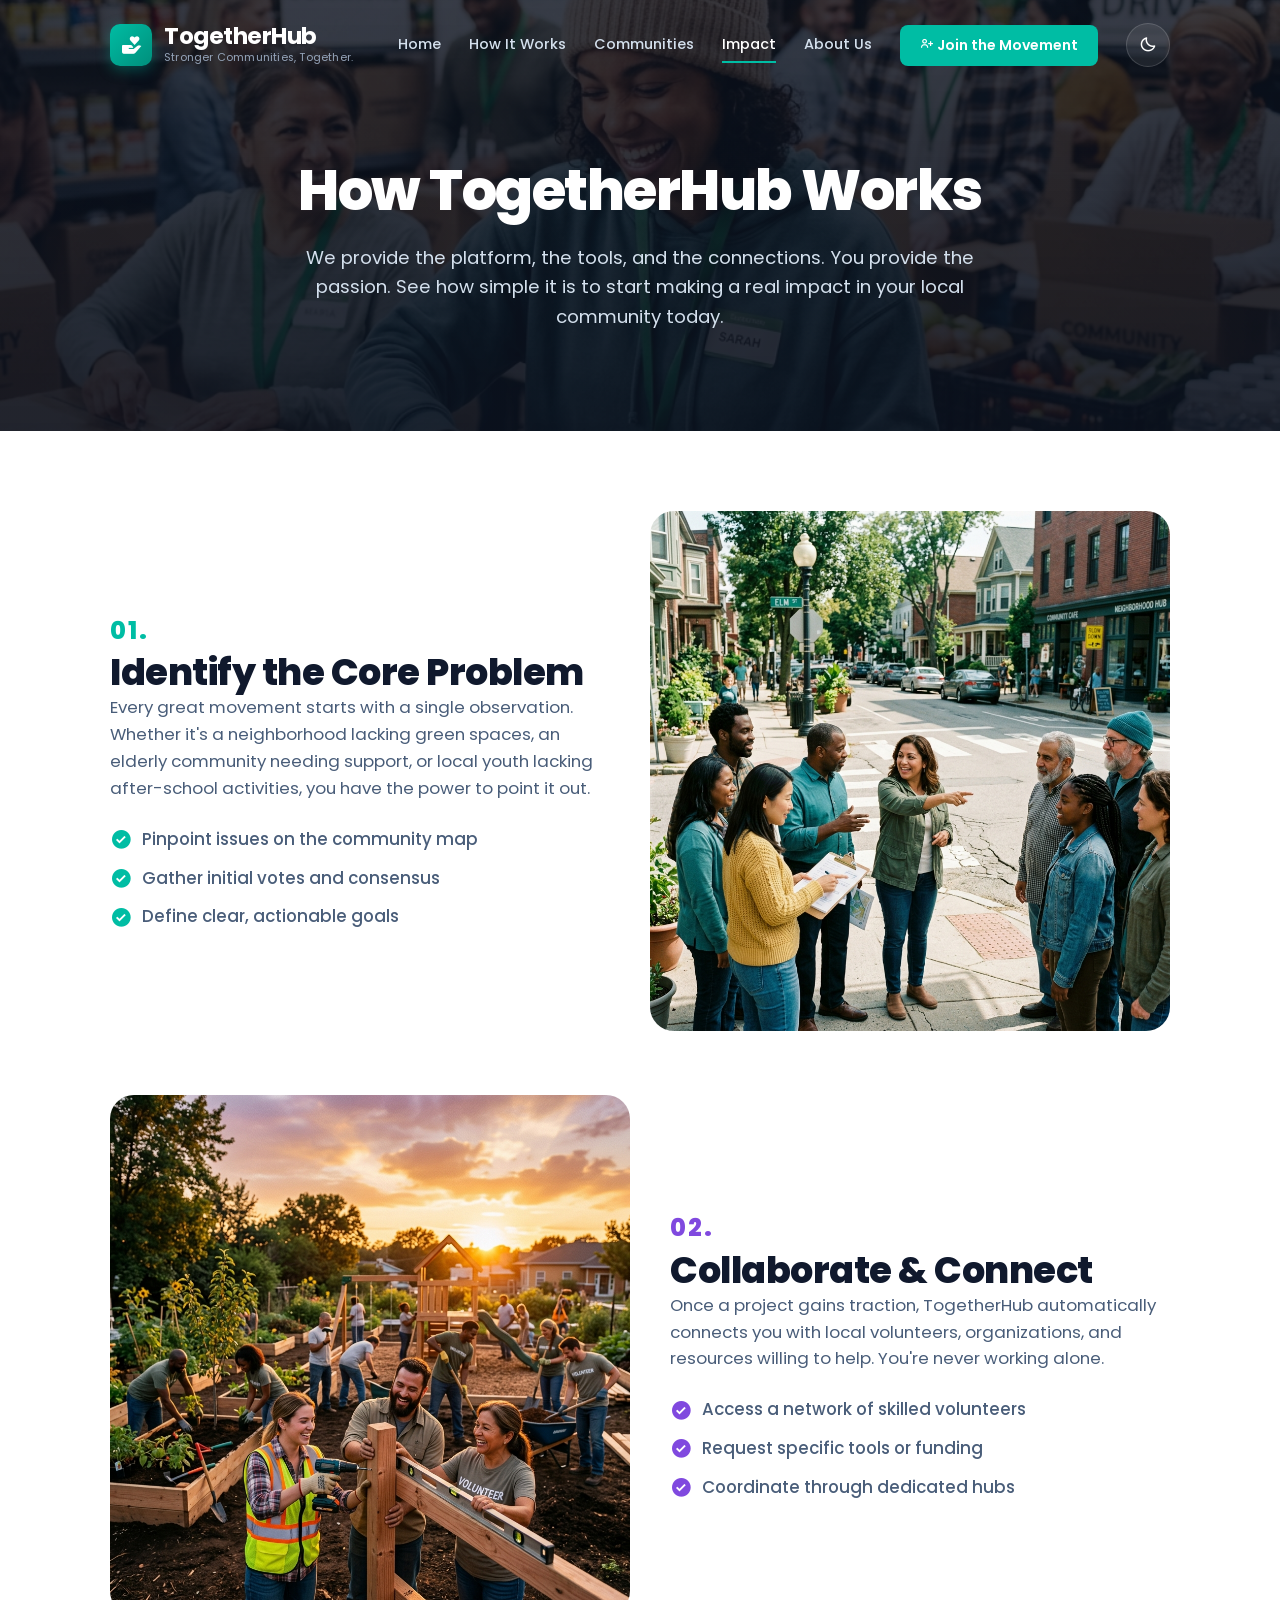
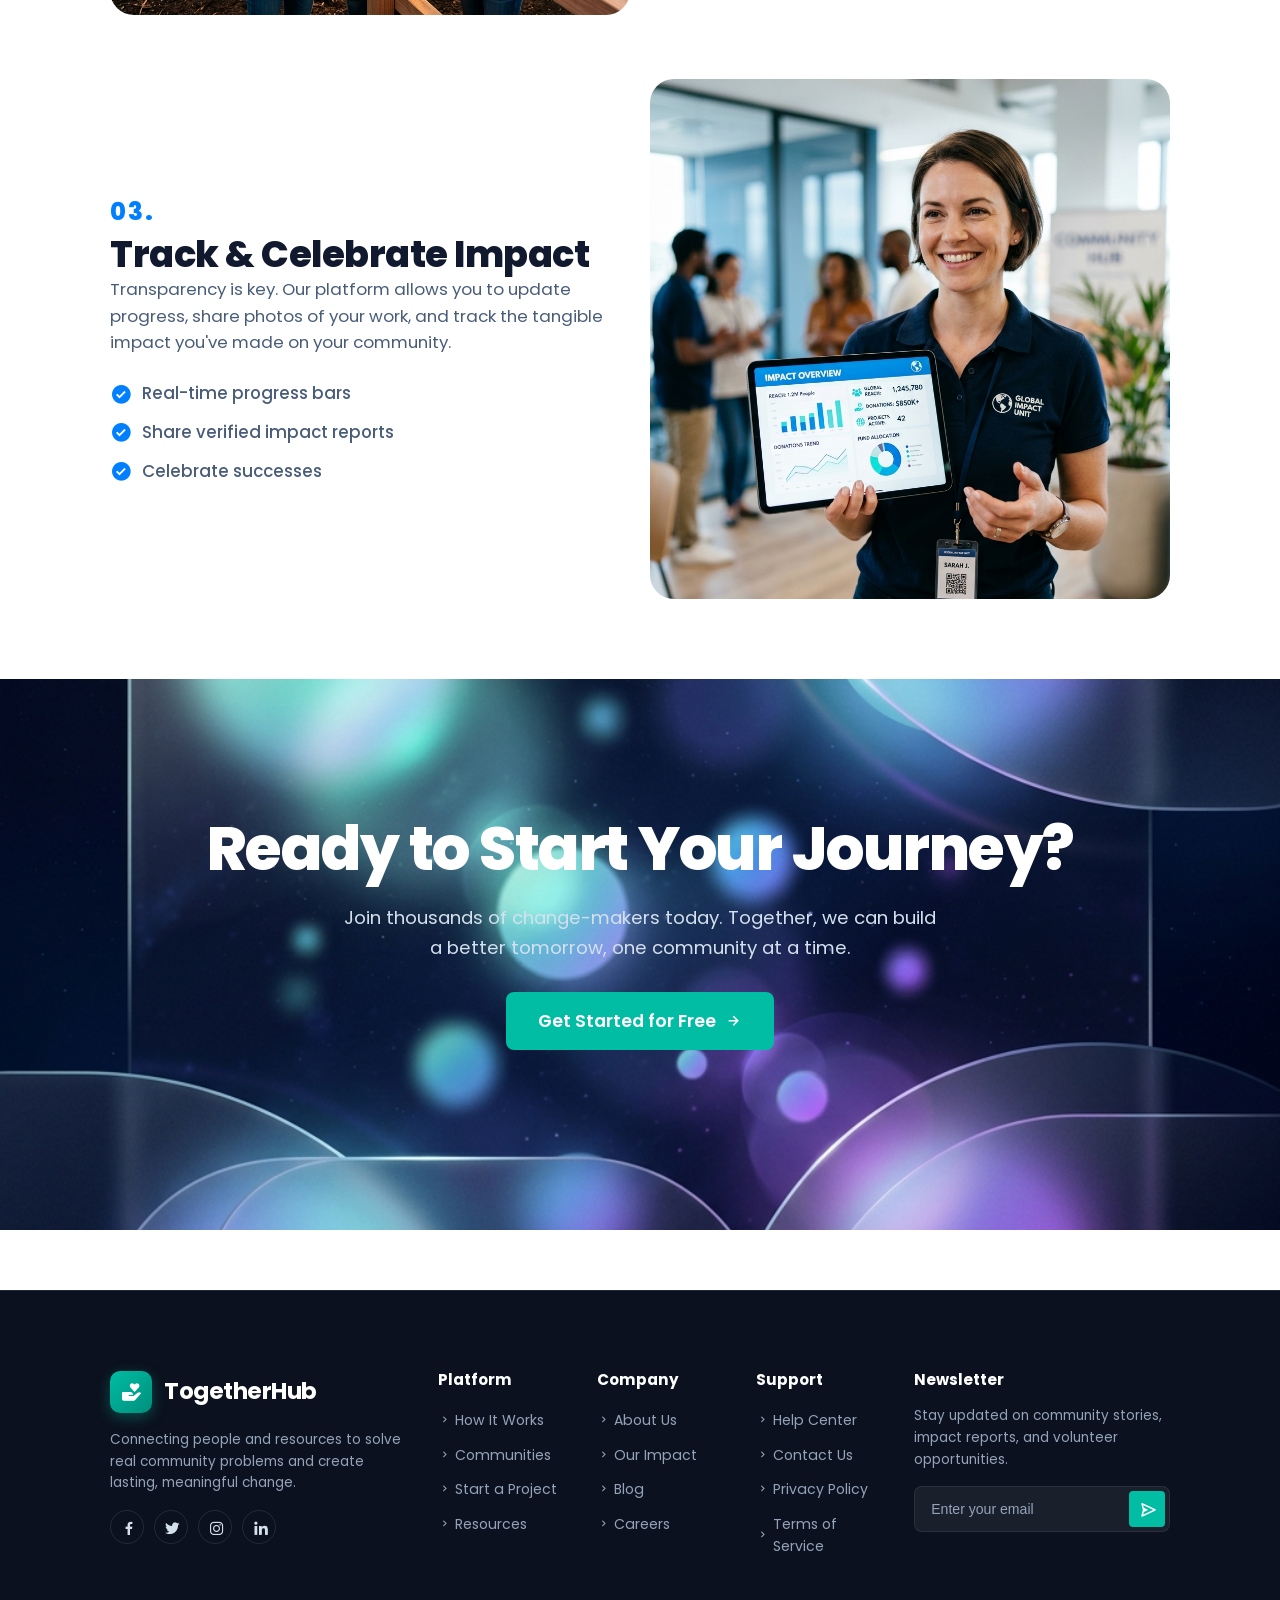
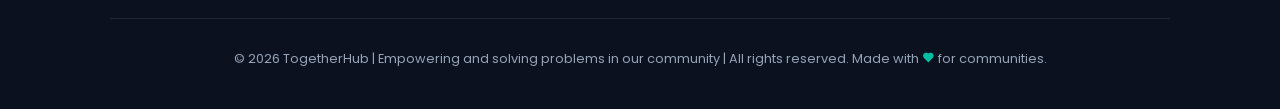
==== commit 9d0eee18: "Performed some edits on the background images" ====
--- a/how-it-works.html
+++ b/how-it-works.html
@@ -52,7 +52,7 @@
     </header>
 
     <!-- HOW IT WORKS HERO -->
-    <section class="page-hero" style="background-image: linear-gradient(rgba(11, 17, 30, 0.8), rgba(11, 17, 30, 0.9)), url('assets/how_it_works_hero.png');">
+    <section class="page-hero" style="background-image: linear-gradient(rgba(11, 17, 30, 0.8), rgba(11, 17, 30, 0.9)), url('assets/hero-bg.png');">
         <div class="container text-center">
             <h1 class="hero-title" style="font-size: 3.5rem;">How TogetherHub Works</h1>
             <p class="hero-description" style="max-width: 700px; margin: 20px auto 0;">
--- a/style.css
+++ b/style.css
@@ -443,7 +443,7 @@
       rgba(11, 17, 30, 0.76) 50%,
       rgba(11, 17, 30, 0.96) 100%
     ),
-    url('assets/hero_background.png');
+    url('assets/hero-bg.png');
   background-size: cover;
   background-position: center 25%;
   background-repeat: no-repeat;
@@ -455,6 +455,7 @@
   align-items: center;
   overflow: hidden;
 }
+
 
 .hero-content {
   max-width: 620px;
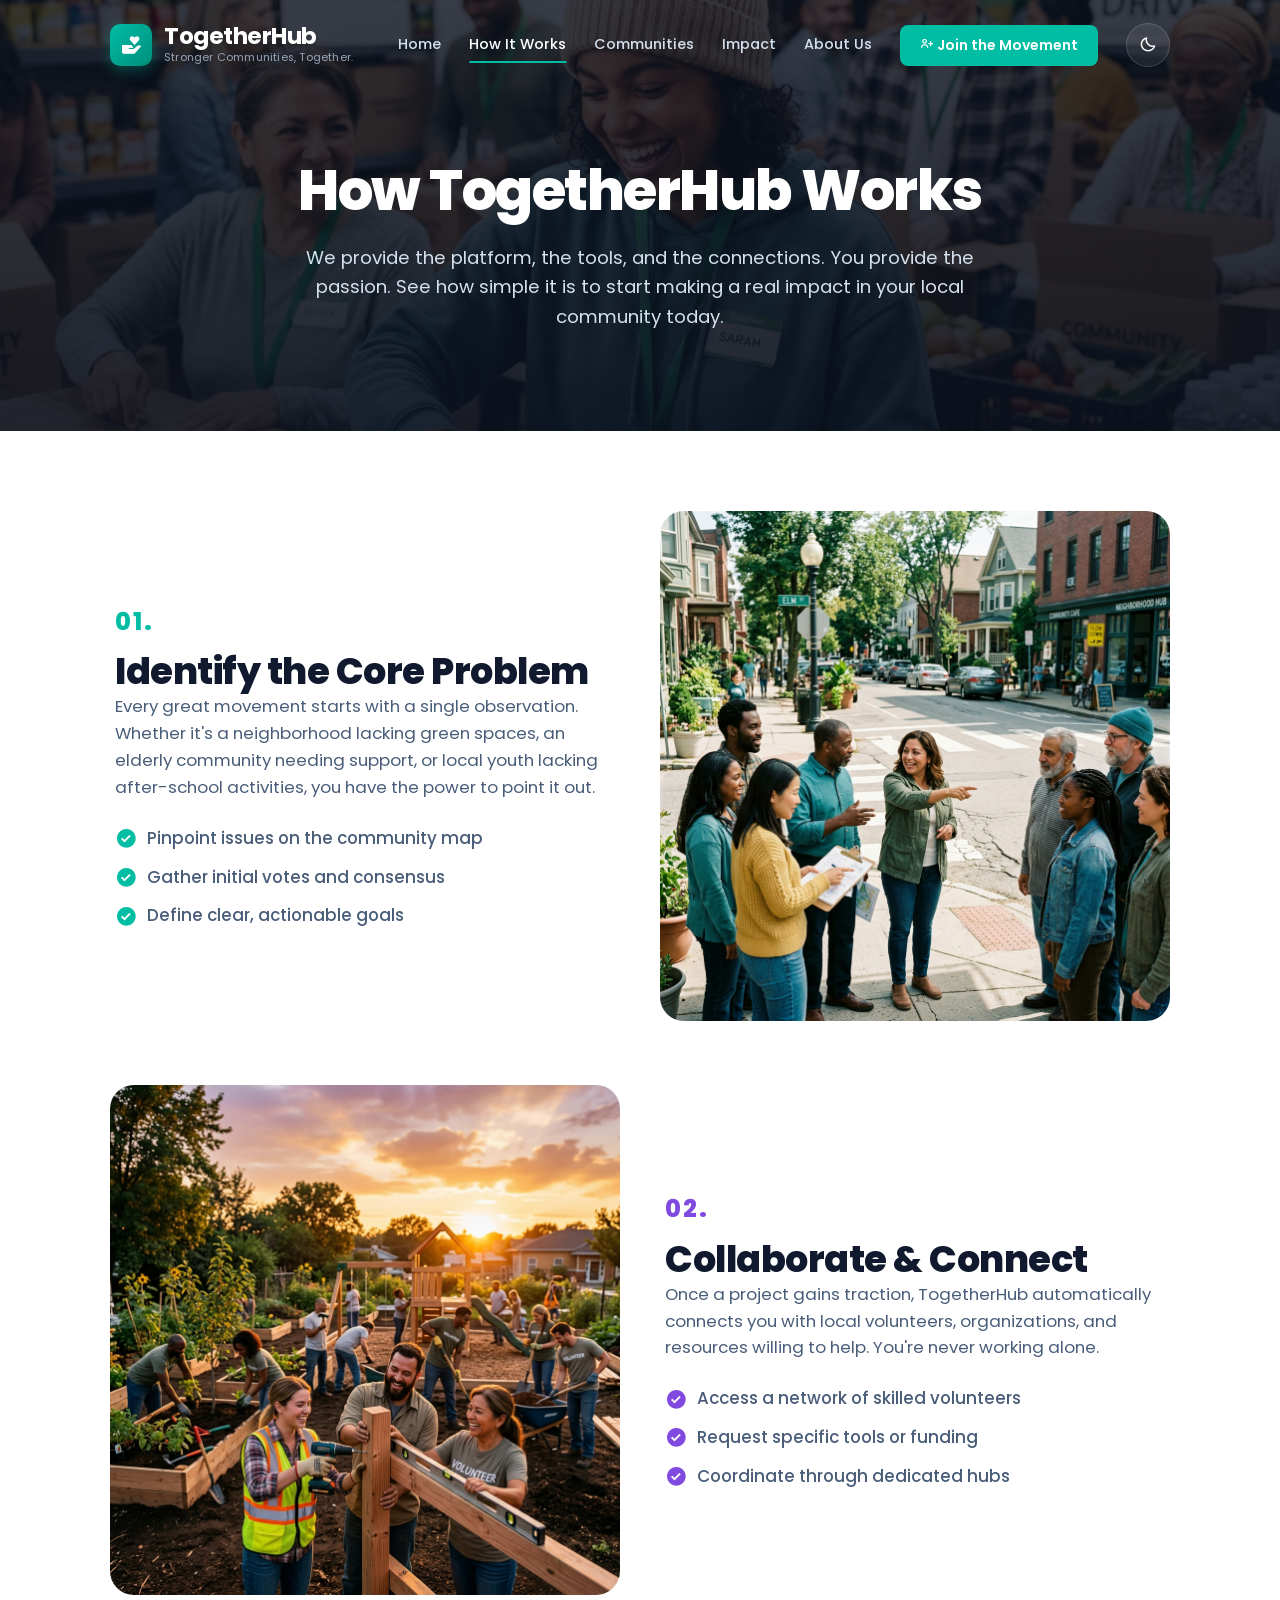
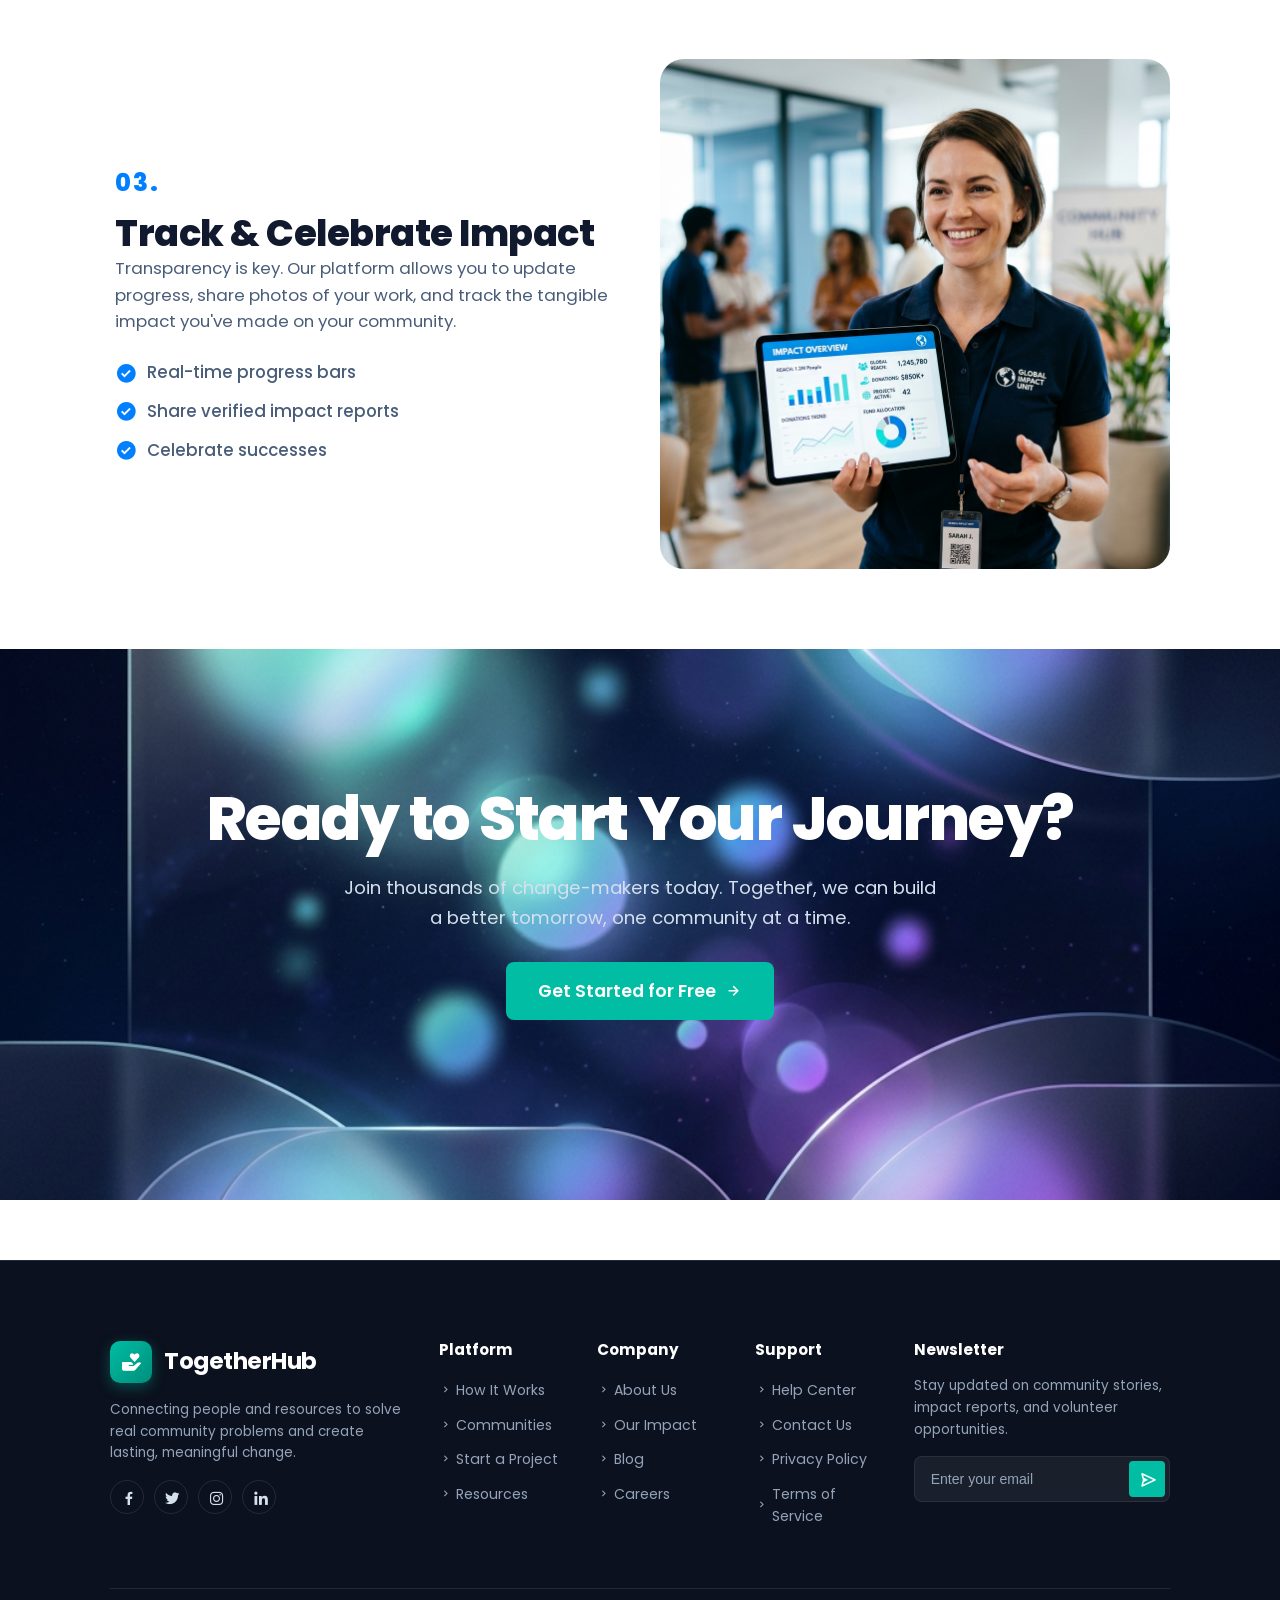
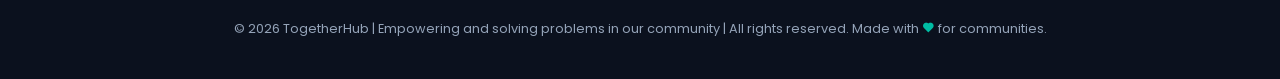
==== commit f8b4cb5b: "Refined the how it works page,added the dark and light mode functionality aspect and then made the r" ====
--- a/how-it-works.html
+++ b/how-it-works.html
@@ -5,8 +5,8 @@
     <meta charset="UTF-8">
     <meta name="viewport" content="width=device-width, initial-scale=1.0">
     <meta name="description"
-        content="See the real impact TogetherHub is making. Explore verified metrics, success stories, and measurable community transformations across the globe.">
-    <title>Impact | TogetherHub</title>
+        content="Discover how TogetherHub works. Simple steps to identify community problems, collaborate with neighbors, and track real local impact.">
+    <title>How It Works | TogetherHub</title>
     <link rel="apple-touch-icon" sizes="180x180" href="favicon/apple-touch-icon.png">
     <link rel="icon" type="image/png" sizes="32x32" href="favicon/favicon-32x32.png">
     <link rel="icon" type="image/png" sizes="16x16" href="favicon/favicon-16x16.png">
@@ -33,9 +33,9 @@
 
             <nav class="nav-menu" id="navigation-bar">
                 <a href="index.html" class="nav-link">Home</a>
-                <a href="how-it-works.html" class="nav-link">How It Works</a>
+                <a href="how-it-works.html" class="nav-link active">How It Works</a>
                 <a href="communities.html" class="nav-link">Communities</a>
-                <a href="impact.html" class="nav-link active">Impact</a>
+                <a href="impact.html" class="nav-link">Impact</a>
                 <a href="about.html" class="nav-link">About Us</a>
                 <button class="btn-header" data-modal-target="modal-join">
                     <i class='bx bx-user-plus'></i> Join the Movement
@@ -62,13 +62,13 @@
     </section>
 
     <!-- DETAILED STEPS SECTION -->
-    <section class="detailed-steps-section py-large">
+    <section class="detailed-steps-section">
         <div class="container">
             
             <!-- Step 1 -->
-            <div class="step-row flex-between">
+            <div class="step-grid-row">
                 <div class="step-content">
-                    <span class="step-number" style="color: var(--primary-teal); font-weight: 800; font-size: 1.5rem; letter-spacing: 2px;">01.</span>
+                    <span class="step-number" style="color: var(--primary-teal);">01.</span>
                     <h2 class="section-title">Identify the Core Problem</h2>
                     <p class="section-subtitle">
                         Every great movement starts with a single observation. Whether it's a neighborhood lacking green spaces, an elderly community needing support, or local youth lacking after-school activities, you have the power to point it out.
@@ -85,9 +85,9 @@
             </div>
 
             <!-- Step 2 -->
-            <div class="step-row flex-between row-reverse mt-5">
+            <div class="step-grid-row step-reverse">
                 <div class="step-content">
-                    <span class="step-number" style="color: var(--accent-purple); font-weight: 800; font-size: 1.5rem; letter-spacing: 2px;">02.</span>
+                    <span class="step-number" style="color: var(--accent-purple);">02.</span>
                     <h2 class="section-title">Collaborate & Connect</h2>
                     <p class="section-subtitle">
                         Once a project gains traction, TogetherHub automatically connects you with local volunteers, organizations, and resources willing to help. You're never working alone.
@@ -104,9 +104,9 @@
             </div>
 
             <!-- Step 3 -->
-            <div class="step-row flex-between mt-5">
+            <div class="step-grid-row">
                 <div class="step-content">
-                    <span class="step-number" style="color: var(--accent-blue); font-weight: 800; font-size: 1.5rem; letter-spacing: 2px;">03.</span>
+                    <span class="step-number" style="color: var(--accent-blue);">03.</span>
                     <h2 class="section-title">Track & Celebrate Impact</h2>
                     <p class="section-subtitle">
                         Transparency is key. Our platform allows you to update progress, share photos of your work, and track the tangible impact you've made on your community.
@@ -265,5 +265,11 @@
             </div>
         </div>
     </footer>
+
+    <!-- Toast Notification Container -->
+    <div class="toast-container"></div>
+
+    <!-- Main JavaScript Engine -->
+    <script src="main.js"></script>
 </body>
 </html>
--- a/style.css
+++ b/style.css
@@ -352,7 +352,7 @@
   width: 26px;
   height: 18px;
   cursor: pointer;
-  z-index: 1100;
+  z-index: 100000;
 }
 
 .menu-toggle span {
@@ -555,9 +555,8 @@
 
 /* The horizontal Flexbox grid */
 .card-grid {
-  display: flex;
-  flex-direction: row;
-  justify-content: space-between;
+  display: grid;
+  grid-template-columns: repeat(3, 1fr);
   gap: 28px;
   width: 100%;
 }
@@ -570,7 +569,6 @@
   border: 1px solid hsl(210, 40%, 94%);
   border-radius: var(--border-radius-md);
   padding: 30px;
-  flex: 1 1 30%;
   transition: all var(--transition-normal);
   box-shadow: var(--shadow-sm);
   position: relative;
@@ -685,20 +683,16 @@
 }
 
 .stats-banner-grid {
-  display: flex;
-  flex-direction: row;
-  justify-content: space-between;
+  display: grid;
+  grid-template-columns: repeat(4, 1fr);
   gap: 18px;
   width: 100%;
-  flex-wrap: wrap;
 }
 
 .stats-banner-item {
   display: flex;
   align-items: center;
   gap: 18px;
-  flex: 1 1 230px;
-  min-width: 230px;
   background-color: rgba(255, 255, 255, 0.06);
   border: 1px solid rgba(255, 255, 255, 0.08);
   border-radius: var(--border-radius-md);
@@ -764,9 +758,8 @@
 }
 
 .testimonial-grid {
-  display: flex;
-  flex-direction: row;
-  justify-content: center;
+  display: grid;
+  grid-template-columns: repeat(2, 1fr);
   gap: 28px;
   width: 100%;
   margin-bottom: 30px;
@@ -779,7 +772,6 @@
   border: 1px solid hsl(210, 40%, 94%);
   border-radius: var(--border-radius-md);
   padding: 30px;
-  flex: 1 1 45%;
   max-width: 520px;
   box-shadow: var(--shadow-sm);
   position: relative;
@@ -1036,15 +1028,13 @@
 }
 
 .footer-top {
-  display: flex;
-  flex-direction: row;
-  justify-content: space-between;
+  display: grid;
+  grid-template-columns: 2.8fr 1.2fr 1.2fr 1.2fr 2.4fr;
   gap: 30px;
   margin-bottom: 60px;
 }
 
 .footer-brand-col {
-  flex: 1 1 28%;
   display: flex;
   flex-direction: column;
   gap: 16px;
@@ -1086,7 +1076,6 @@
 
 /* Standard Links Columns */
 .footer-links-col {
-  flex: 1 1 12%;
   display: flex;
   flex-direction: column;
   gap: 20px;
@@ -1115,7 +1104,6 @@
 
 /* Newsletter Signup Column */
 .footer-news-col {
-  flex: 1 1 24%;
   display: flex;
   flex-direction: column;
   gap: 16px;
@@ -1437,7 +1425,7 @@
     background-color: rgba(11, 17, 30, 0.65);
     backdrop-filter: none;
     -webkit-backdrop-filter: none;
-    z-index: 99990;
+    z-index: 999;
     opacity: 0;
     pointer-events: none;
     transition: opacity var(--transition-normal);
@@ -1512,8 +1500,7 @@
   
   /* Step Cards stack vertically */
   .card-grid {
-    flex-direction: column;
-    align-items: center;
+    grid-template-columns: 1fr;
     gap: 20px;
   }
   
@@ -1528,8 +1515,7 @@
   }
   
   .stats-banner-grid {
-    flex-direction: column;
-    align-items: flex-start;
+    grid-template-columns: 1fr;
     gap: 20px;
     padding-left: 20px;
   }
@@ -1540,8 +1526,7 @@
   
   /* Testimonials stack vertically */
   .testimonial-grid {
-    flex-direction: column;
-    align-items: center;
+    grid-template-columns: 1fr;
     gap: 20px;
   }
   
@@ -1583,7 +1568,7 @@
   
   /* Footer responsive accordion styles */
   .footer-top {
-    flex-direction: column;
+    grid-template-columns: 1fr;
     gap: 30px;
   }
   
@@ -4072,18 +4057,23 @@
 .py-large { padding-top: 80px; padding-bottom: 80px; }
 .mt-3 { margin-top: 1.5rem; }
 .mt-5 { margin-top: 4rem; }
-.detailed-steps-section { background-color: var(--light-bg); }
-.step-row { gap: 40px; align-items: center; }
-.step-row.row-reverse { flex-direction: row-reverse; }
-.step-content { flex: 1; max-width: 500px; }
-.step-image-wrapper { flex: 1; }
+.detailed-steps-section { padding: 80px 0; background-color: var(--light-bg); }
+.step-grid-row { display: grid; grid-template-columns: 1fr 1fr; gap: 40px; align-items: center; }
+.step-grid-row + .step-grid-row { margin-top: 4rem; }
+.step-grid-row.step-reverse .step-content { order: 2; }
+.step-grid-row.step-reverse .step-image-wrapper { order: 1; }
+.step-content { max-width: 500px; justify-self: center; }
+.step-image-wrapper { width: 100%; justify-self: center; }
+.step-number { font-weight: 800; font-size: 1.5rem; letter-spacing: 2px; display: block; margin-bottom: 8px; }
 .rounded-image { border-radius: var(--border-radius-lg); width: 100%; object-fit: cover; }
-.feature-list { list-style: none; padding: 0; display: flex; flex-direction: column; gap: 12px; }
+.feature-list { list-style: none; padding: 0; margin-top: 1.5rem; display: flex; flex-direction: column; gap: 12px; }
 .feature-list li { display: flex; align-items: center; gap: 10px; font-size: 1.05rem; color: var(--text-dark-secondary); font-weight: 500; }
 .feature-list i { font-size: 1.4rem; }
 
 @media (max-width: 860px) {
-  .step-row, .step-row.row-reverse { flex-direction: column; text-align: center; gap: 30px; }
+  .step-grid-row { grid-template-columns: 1fr; text-align: center; gap: 30px; }
+  .step-grid-row.step-reverse .step-content { order: 1; }
+  .step-grid-row.step-reverse .step-image-wrapper { order: 2; }
   .step-content { max-width: 100%; }
   .feature-list li { justify-content: center; }
 }
